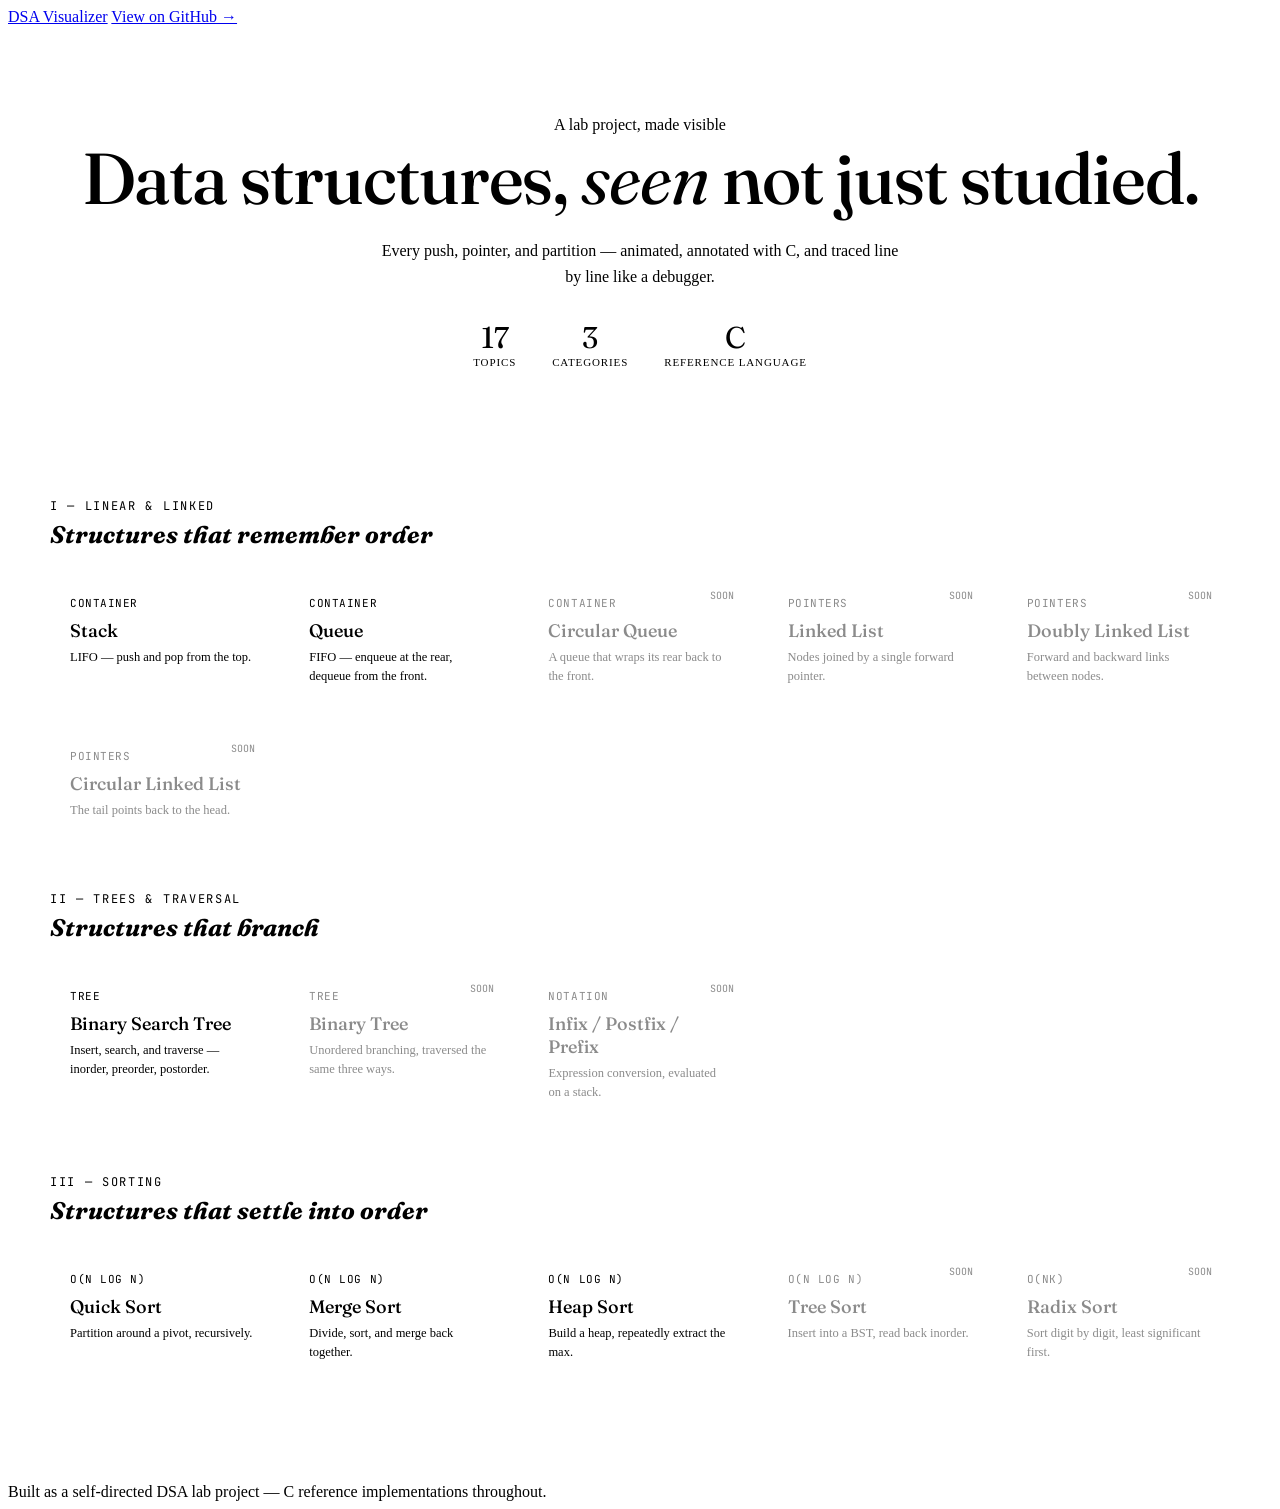
==== index.html @ 40a64a6d "Add files via upload" ====
<!DOCTYPE html>
<html lang="en">
<head>
<meta charset="UTF-8">
<meta name="viewport" content="width=device-width, initial-scale=1.0">
<title>DSA Visualizer</title>
<link rel="preconnect" href="https://fonts.googleapis.com">
<link href="https://fonts.googleapis.com/css2?family=Fraunces:ital,opsz,wght@0,9..144,400..600;1,9..144,400..600&family=Inter:wght@400;500;600&family=JetBrains+Mono:wght@400;500&display=swap" rel="stylesheet">
<link rel="stylesheet" href="assets/style.css">
<style>
  .hero{
    padding:90px 32px 70px;
    text-align:center;
    border-bottom:1px solid var(--line);
    position:relative;
    overflow:hidden;
  }
  .hero::before{
    content:'';
    position:absolute;
    top:-120px;left:50%;
    width:680px;height:680px;
    transform:translateX(-50%);
    background:radial-gradient(circle, var(--sage-pale) 0%, transparent 70%);
    z-index:0;
  }
  .hero-inner{position:relative;z-index:1;}
  .hero .eyebrow{justify-content:center;display:flex;}
  .hero h1{
    font-family:'Fraunces',serif;
    font-weight:500;
    font-size:clamp(40px,7vw,72px);
    margin:0 0 16px;
    letter-spacing:-0.015em;
  }
  .hero h1 em{font-style:italic;color:var(--sage-deep);font-weight:400;}
  .hero p{
    font-size:16px;
    color:var(--ink-soft);
    max-width:520px;
    margin:0 auto 30px;
    line-height:1.6;
  }
  .hero-stats{
    display:flex;
    gap:36px;
    justify-content:center;
    flex-wrap:wrap;
  }
  .hero-stats div{text-align:center;}
  .hero-stats .n{font-family:'Fraunces',serif;font-size:30px;color:var(--sage-deep);}
  .hero-stats .l{font-size:11px;text-transform:uppercase;letter-spacing:0.08em;color:var(--ink-soft);}

  .catalog{max-width:1180px;margin:0 auto;padding:60px 24px 100px;}
  .section-label{
    font-family:'JetBrains Mono',monospace;
    font-size:12px;
    letter-spacing:0.14em;
    text-transform:uppercase;
    color:var(--gold);
    margin:50px 0 6px;
  }
  .section-label:first-child{margin-top:0;}
  .section-title{
    font-family:'Fraunces',serif;
    font-style:italic;
    font-size:24px;
    color:var(--ink);
    margin:0 0 22px;
  }
  .grid{
    display:grid;
    grid-template-columns:repeat(auto-fill,minmax(220px,1fr));
    gap:16px;
  }
  .card{
    background:var(--paper);
    border:1px solid var(--line);
    border-radius:var(--radius);
    padding:22px 20px;
    text-decoration:none;
    color:var(--ink);
    display:block;
    box-shadow:var(--shadow);
    transition:transform 0.2s ease, border-color 0.2s ease;
    position:relative;
  }
  .card:hover{transform:translateY(-3px);border-color:var(--gold);}
  .card .tag{
    font-family:'JetBrains Mono',monospace;
    font-size:11px;
    color:var(--sage-deep);
    text-transform:uppercase;
    letter-spacing:0.05em;
  }
  .card h3{
    font-family:'Fraunces',serif;
    font-weight:500;
    font-size:18px;
    margin:8px 0 6px;
  }
  .card p{font-size:12.5px;color:var(--ink-soft);margin:0;line-height:1.5;}
  .card.disabled{opacity:0.45;pointer-events:none;}
  .card .soon{
    position:absolute;top:18px;right:18px;
    font-family:'JetBrains Mono',monospace;
    font-size:10px;
    color:var(--rose);
    text-transform:uppercase;
  }
</style>
</head>
<body>

<nav class="site-nav">
  <a class="brand" href="index.html">DSA Visualizer</a>
  <a class="back" href="https://github.com/" target="_blank">View on GitHub →</a>
</nav>

<section class="hero">
  <div class="hero-inner">
    <div class="eyebrow">A lab project, made visible</div>
    <h1>Data structures, <em>seen</em> not just studied.</h1>
    <p>Every push, pointer, and partition — animated, annotated with C, and traced line by line like a debugger.</p>
    <div class="hero-stats">
      <div><div class="n">17</div><div class="l">Topics</div></div>
      <div><div class="n">3</div><div class="l">Categories</div></div>
      <div><div class="n">C</div><div class="l">Reference language</div></div>
    </div>
  </div>
</section>

<div class="catalog">

  <div class="section-label">I — Linear &amp; Linked</div>
  <h2 class="section-title">Structures that remember order</h2>
  <div class="grid">
    <a class="card" href="stack.html"><span class="tag">Container</span><h3>Stack</h3><p>LIFO — push and pop from the top.</p></a>
    <a class="card" href="queue.html"><span class="tag">Container</span><h3>Queue</h3><p>FIFO — enqueue at the rear, dequeue from the front.</p></a>
    <a class="card disabled" href="#"><span class="soon">Soon</span><span class="tag">Container</span><h3>Circular Queue</h3><p>A queue that wraps its rear back to the front.</p></a>
    <a class="card disabled" href="#"><span class="soon">Soon</span><span class="tag">Pointers</span><h3>Linked List</h3><p>Nodes joined by a single forward pointer.</p></a>
    <a class="card disabled" href="#"><span class="soon">Soon</span><span class="tag">Pointers</span><h3>Doubly Linked List</h3><p>Forward and backward links between nodes.</p></a>
    <a class="card disabled" href="#"><span class="soon">Soon</span><span class="tag">Pointers</span><h3>Circular Linked List</h3><p>The tail points back to the head.</p></a>
  </div>

  <div class="section-label">II — Trees &amp; Traversal</div>
  <h2 class="section-title">Structures that branch</h2>
  <div class="grid">
    <a class="card" href="bst.html"><span class="tag">Tree</span><h3>Binary Search Tree</h3><p>Insert, search, and traverse — inorder, preorder, postorder.</p></a>
    <a class="card disabled" href="#"><span class="soon">Soon</span><span class="tag">Tree</span><h3>Binary Tree</h3><p>Unordered branching, traversed the same three ways.</p></a>
    <a class="card disabled" href="#"><span class="soon">Soon</span><span class="tag">Notation</span><h3>Infix / Postfix / Prefix</h3><p>Expression conversion, evaluated on a stack.</p></a>
  </div>

  <div class="section-label">III — Sorting</div>
  <h2 class="section-title">Structures that settle into order</h2>
  <div class="grid">
    <a class="card" href="sorting.html?algo=quick"><span class="tag">O(n log n)</span><h3>Quick Sort</h3><p>Partition around a pivot, recursively.</p></a>
    <a class="card" href="sorting.html?algo=merge"><span class="tag">O(n log n)</span><h3>Merge Sort</h3><p>Divide, sort, and merge back together.</p></a>
    <a class="card" href="sorting.html?algo=heap"><span class="tag">O(n log n)</span><h3>Heap Sort</h3><p>Build a heap, repeatedly extract the max.</p></a>
    <a class="card disabled" href="#"><span class="soon">Soon</span><span class="tag">O(n log n)</span><h3>Tree Sort</h3><p>Insert into a BST, read back inorder.</p></a>
    <a class="card disabled" href="#"><span class="soon">Soon</span><span class="tag">O(nk)</span><h3>Radix Sort</h3><p>Sort digit by digit, least significant first.</p></a>
  </div>

</div>

<footer>Built as a self-directed DSA lab project — C reference implementations throughout.</footer>

</body>
</html>
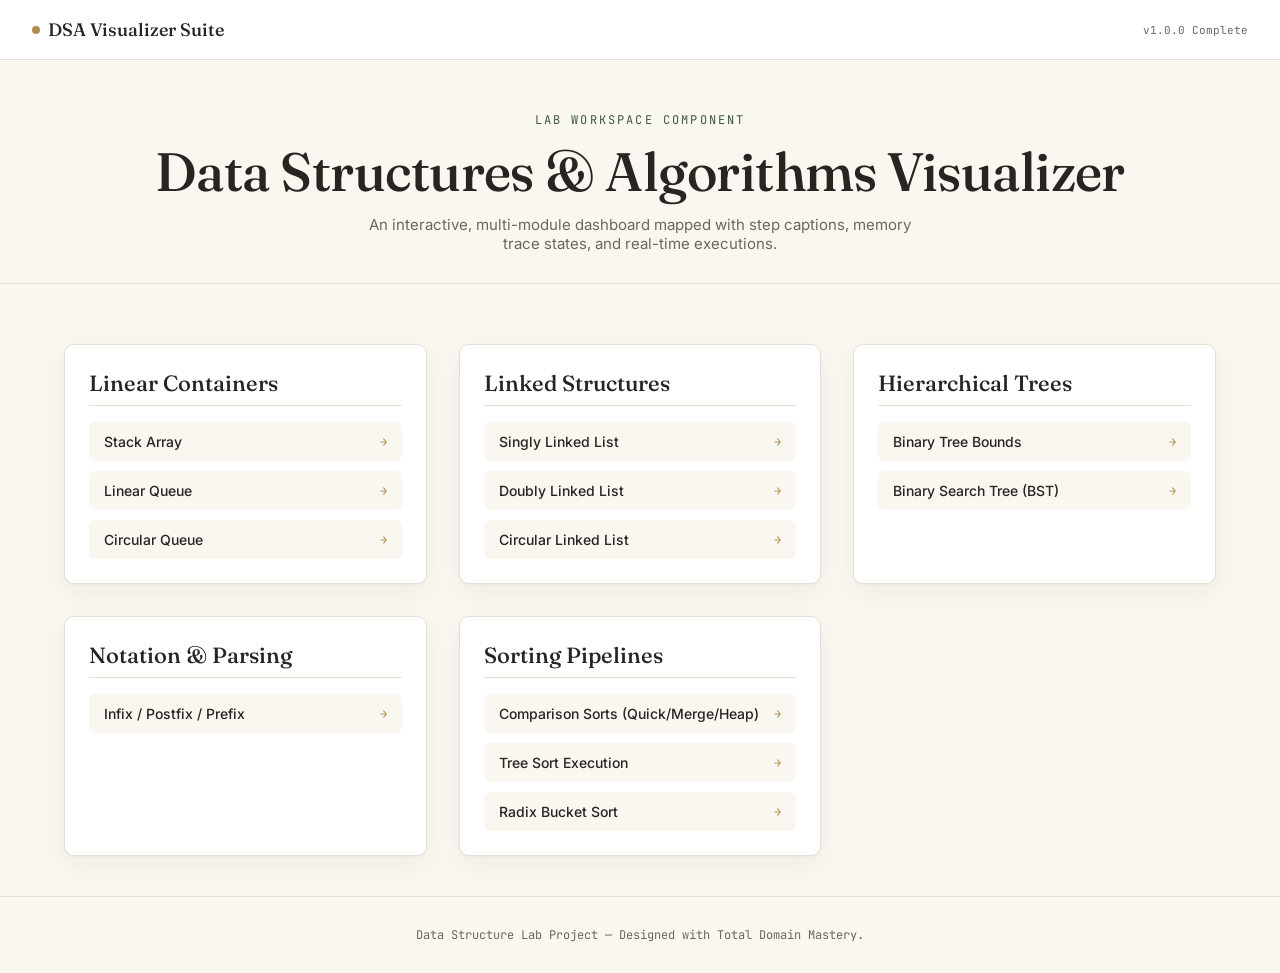
==== commit 0ffe0673: "Revise title and structure for DSA Visualizer" ====
--- a/index.html
+++ b/index.html
@@ -3,167 +3,168 @@
 <head>
 <meta charset="UTF-8">
 <meta name="viewport" content="width=device-width, initial-scale=1.0">
-<title>DSA Visualizer</title>
+<title>Dashboard — Comprehensive DSA Visualizer</title>
 <link rel="preconnect" href="https://fonts.googleapis.com">
-<link href="https://fonts.googleapis.com/css2?family=Fraunces:ital,opsz,wght@0,9..144,400..600;1,9..144,400..600&family=Inter:wght@400;500;600&family=JetBrains+Mono:wght@400;500&display=swap" rel="stylesheet">
+<link href="https://fonts.googleapis.com/css2?family=Fraunces:wght@400;500&family=Inter:wght@400;500;600&family=JetBrains+Mono:wght@400;500&display=swap" rel="stylesheet">
 <link rel="stylesheet" href="assets/style.css">
 <style>
-  .hero{
-    padding:90px 32px 70px;
-    text-align:center;
-    border-bottom:1px solid var(--line);
-    position:relative;
-    overflow:hidden;
+  .dashboard-grid {
+    display: grid;
+    grid-template-columns: 1fr;
+    gap: 32px;
+    margin-top: 20px;
   }
-  .hero::before{
-    content:'';
-    position:absolute;
-    top:-120px;left:50%;
-    width:680px;height:680px;
-    transform:translateX(-50%);
-    background:radial-gradient(circle, var(--sage-pale) 0%, transparent 70%);
-    z-index:0;
+  @media(min-width: 768px) {
+    .dashboard-grid { grid-template-columns: repeat(2, 1fr); }
   }
-  .hero-inner{position:relative;z-index:1;}
-  .hero .eyebrow{justify-content:center;display:flex;}
-  .hero h1{
-    font-family:'Fraunces',serif;
-    font-weight:500;
-    font-size:clamp(40px,7vw,72px);
-    margin:0 0 16px;
-    letter-spacing:-0.015em;
+  @media(min-width: 1024px) {
+    .dashboard-grid { grid-template-columns: repeat(3, 1fr); }
   }
-  .hero h1 em{font-style:italic;color:var(--sage-deep);font-weight:400;}
-  .hero p{
-    font-size:16px;
-    color:var(--ink-soft);
-    max-width:520px;
-    margin:0 auto 30px;
-    line-height:1.6;
+  .category-card {
+    background: var(--paper);
+    border: 1px solid var(--line);
+    border-radius: var(--radius);
+    padding: 24px;
+    box-shadow: var(--shadow);
   }
-  .hero-stats{
-    display:flex;
-    gap:36px;
-    justify-content:center;
-    flex-wrap:wrap;
+  .category-card h2 {
+    font-family: 'Fraunces', serif;
+    font-weight: 500;
+    font-size: 22px;
+    margin: 0 0 16px;
+    color: var(--ink);
+    border-bottom: 1px solid var(--line);
+    padding-bottom: 8px;
   }
-  .hero-stats div{text-align:center;}
-  .hero-stats .n{font-family:'Fraunces',serif;font-size:30px;color:var(--sage-deep);}
-  .hero-stats .l{font-size:11px;text-transform:uppercase;letter-spacing:0.08em;color:var(--ink-soft);}
-
-  .catalog{max-width:1180px;margin:0 auto;padding:60px 24px 100px;}
-  .section-label{
-    font-family:'JetBrains Mono',monospace;
-    font-size:12px;
-    letter-spacing:0.14em;
-    text-transform:uppercase;
-    color:var(--gold);
-    margin:50px 0 6px;
+  .topic-list {
+    display: flex;
+    flex-direction: column;
+    gap: 10px;
   }
-  .section-label:first-child{margin-top:0;}
-  .section-title{
-    font-family:'Fraunces',serif;
-    font-style:italic;
-    font-size:24px;
-    color:var(--ink);
-    margin:0 0 22px;
+  .topic-item {
+    display: flex;
+    align-items: center;
+    justify-content: space-between;
+    text-decoration: none;
+    padding: 10px 14px;
+    border-radius: 6px;
+    background: var(--porcelain);
+    border: 1px solid transparent;
+    transition: all 0.2s ease;
   }
-  .grid{
-    display:grid;
-    grid-template-columns:repeat(auto-fill,minmax(220px,1fr));
-    gap:16px;
+  .topic-item:hover {
+    border-color: var(--gold);
+    background: var(--paper);
+    transform: translateX(3px);
   }
-  .card{
-    background:var(--paper);
-    border:1px solid var(--line);
-    border-radius:var(--radius);
-    padding:22px 20px;
-    text-decoration:none;
-    color:var(--ink);
-    display:block;
-    box-shadow:var(--shadow);
-    transition:transform 0.2s ease, border-color 0.2s ease;
-    position:relative;
+  .topic-title {
+    font-size: 14px;
+    font-weight: 500;
+    color: var(--ink);
   }
-  .card:hover{transform:translateY(-3px);border-color:var(--gold);}
-  .card .tag{
-    font-family:'JetBrains Mono',monospace;
-    font-size:11px;
-    color:var(--sage-deep);
-    text-transform:uppercase;
-    letter-spacing:0.05em;
-  }
-  .card h3{
-    font-family:'Fraunces',serif;
-    font-weight:500;
-    font-size:18px;
-    margin:8px 0 6px;
-  }
-  .card p{font-size:12.5px;color:var(--ink-soft);margin:0;line-height:1.5;}
-  .card.disabled{opacity:0.45;pointer-events:none;}
-  .card .soon{
-    position:absolute;top:18px;right:18px;
-    font-family:'JetBrains Mono',monospace;
-    font-size:10px;
-    color:var(--rose);
-    text-transform:uppercase;
+  .topic-arrow {
+    font-family: 'JetBrains Mono', monospace;
+    font-size: 12px;
+    color: var(--gold);
   }
 </style>
 </head>
 <body>
-
 <nav class="site-nav">
-  <a class="brand" href="index.html">DSA Visualizer</a>
-  <a class="back" href="https://github.com/" target="_blank">View on GitHub →</a>
+  <a class="brand" href="index.html">DSA Visualizer Suite</a>
+  <span style="font-family: 'JetBrains Mono', monospace; font-size: 11px; color: var(--ink-soft);">v1.0.0 Complete</span>
 </nav>
 
-<section class="hero">
-  <div class="hero-inner">
-    <div class="eyebrow">A lab project, made visible</div>
-    <h1>Data structures, <em>seen</em> not just studied.</h1>
-    <p>Every push, pointer, and partition — animated, annotated with C, and traced line by line like a debugger.</p>
-    <div class="hero-stats">
-      <div><div class="n">17</div><div class="l">Topics</div></div>
-      <div><div class="n">3</div><div class="l">Categories</div></div>
-      <div><div class="n">C</div><div class="l">Reference language</div></div>
+<header class="page-head">
+  <div class="eyebrow">Lab Workspace Component</div>
+  <h1>Data Structures & Algorithms Visualizer</h1>
+  <p>An interactive, multi-module dashboard mapped with step captions, memory trace states, and real-time executions.</p>
+</header>
+
+<main style="max-width: 1200px; margin: 0 auto; padding: 40px 24px;">
+  <div class="dashboard-grid">
+    
+    <div class="category-card">
+      <h2>Linear Containers</h2>
+      <div class="topic-list">
+        <a href="stack.html" class="topic-item">
+          <span class="topic-title">Stack Array</span>
+          <span class="topic-arrow">→</span>
+        </a>
+        <a href="queue.html" class="topic-item">
+          <span class="topic-title">Linear Queue</span>
+          <span class="topic-arrow">→</span>
+        </a>
+        <a href="circular-queue.html" class="topic-item">
+          <span class="topic-title">Circular Queue</span>
+          <span class="topic-arrow">→</span>
+        </a>
+      </div>
     </div>
+
+    <div class="category-card">
+      <h2>Linked Structures</h2>
+      <div class="topic-list">
+        <a href="linked-list.html" class="topic-item">
+          <span class="topic-title">Singly Linked List</span>
+          <span class="topic-arrow">→</span>
+        </a>
+        <a href="doubly-linked-list.html" class="topic-item">
+          <span class="topic-title">Doubly Linked List</span>
+          <span class="topic-arrow">→</span>
+        </a>
+        <a href="circular-linked-list.html" class="topic-item">
+          <span class="topic-title">Circular Linked List</span>
+          <span class="topic-arrow">→</span>
+        </a>
+      </div>
+    </div>
+
+    <div class="category-card">
+      <h2>Hierarchical Trees</h2>
+      <div class="topic-list">
+        <a href="binary-tree.html" class="topic-item">
+          <span class="topic-title">Binary Tree Bounds</span>
+          <span class="topic-arrow">→</span>
+        </a>
+        <a href="bst.html" class="topic-item">
+          <span class="topic-title">Binary Search Tree (BST)</span>
+          <span class="topic-arrow">→</span>
+        </a>
+      </div>
+    </div>
+
+    <div class="category-card">
+      <h2>Notation & Parsing</h2>
+      <div class="topic-list">
+        <a href="expression-converter.html" class="topic-item">
+          <span class="topic-title">Infix / Postfix / Prefix</span>
+          <span class="topic-arrow">→</span>
+        </a>
+      </div>
+    </div>
+
+    <div class="category-card">
+      <h2>Sorting Pipelines</h2>
+      <div class="topic-list">
+        <a href="sorting.html" class="topic-item">
+          <span class="topic-title">Comparison Sorts (Quick/Merge/Heap)</span>
+          <span class="topic-arrow">→</span>
+        </a>
+        <a href="tree-sort.html" class="topic-item">
+          <span class="topic-title">Tree Sort Execution</span>
+          <span class="topic-arrow">→</span>
+        </a>
+        <a href="radix-sort.html" class="topic-item">
+          <span class="topic-title">Radix Bucket Sort</span>
+          <span class="topic-arrow">→</span>
+        </a>
+      </div>
+    </div>
+
   </div>
-</section>
+</main>
 
-<div class="catalog">
-
-  <div class="section-label">I — Linear &amp; Linked</div>
-  <h2 class="section-title">Structures that remember order</h2>
-  <div class="grid">
-    <a class="card" href="stack.html"><span class="tag">Container</span><h3>Stack</h3><p>LIFO — push and pop from the top.</p></a>
-    <a class="card" href="queue.html"><span class="tag">Container</span><h3>Queue</h3><p>FIFO — enqueue at the rear, dequeue from the front.</p></a>
-    <a class="card disabled" href="#"><span class="soon">Soon</span><span class="tag">Container</span><h3>Circular Queue</h3><p>A queue that wraps its rear back to the front.</p></a>
-    <a class="card disabled" href="#"><span class="soon">Soon</span><span class="tag">Pointers</span><h3>Linked List</h3><p>Nodes joined by a single forward pointer.</p></a>
-    <a class="card disabled" href="#"><span class="soon">Soon</span><span class="tag">Pointers</span><h3>Doubly Linked List</h3><p>Forward and backward links between nodes.</p></a>
-    <a class="card disabled" href="#"><span class="soon">Soon</span><span class="tag">Pointers</span><h3>Circular Linked List</h3><p>The tail points back to the head.</p></a>
-  </div>
-
-  <div class="section-label">II — Trees &amp; Traversal</div>
-  <h2 class="section-title">Structures that branch</h2>
-  <div class="grid">
-    <a class="card" href="bst.html"><span class="tag">Tree</span><h3>Binary Search Tree</h3><p>Insert, search, and traverse — inorder, preorder, postorder.</p></a>
-    <a class="card disabled" href="#"><span class="soon">Soon</span><span class="tag">Tree</span><h3>Binary Tree</h3><p>Unordered branching, traversed the same three ways.</p></a>
-    <a class="card disabled" href="#"><span class="soon">Soon</span><span class="tag">Notation</span><h3>Infix / Postfix / Prefix</h3><p>Expression conversion, evaluated on a stack.</p></a>
-  </div>
-
-  <div class="section-label">III — Sorting</div>
-  <h2 class="section-title">Structures that settle into order</h2>
-  <div class="grid">
-    <a class="card" href="sorting.html?algo=quick"><span class="tag">O(n log n)</span><h3>Quick Sort</h3><p>Partition around a pivot, recursively.</p></a>
-    <a class="card" href="sorting.html?algo=merge"><span class="tag">O(n log n)</span><h3>Merge Sort</h3><p>Divide, sort, and merge back together.</p></a>
-    <a class="card" href="sorting.html?algo=heap"><span class="tag">O(n log n)</span><h3>Heap Sort</h3><p>Build a heap, repeatedly extract the max.</p></a>
-    <a class="card disabled" href="#"><span class="soon">Soon</span><span class="tag">O(n log n)</span><h3>Tree Sort</h3><p>Insert into a BST, read back inorder.</p></a>
-    <a class="card disabled" href="#"><span class="soon">Soon</span><span class="tag">O(nk)</span><h3>Radix Sort</h3><p>Sort digit by digit, least significant first.</p></a>
-  </div>
-
-</div>
-
-<footer>Built as a self-directed DSA lab project — C reference implementations throughout.</footer>
-
+<footer>Data Structure Lab Project — Designed with Total Domain Mastery.</footer>
 </body>
 </html>
--- a/assets/style.css
+++ b/assets/style.css
@@ -0,0 +1,251 @@
+
+/* ============================================================
+   DSA Visualizer — shared design system
+      Porcelain & ink, sage and antique gold accents.
+         ============================================================ */
+
+         :root{
+           --porcelain:#FAF7F1;
+             --paper:#FFFFFF;
+               --ink:#272522;
+                 --ink-soft:#6B6760;
+                   --line:#E6E0D3;
+                     --sage:#52735F;
+                       --sage-deep:#3D5848;
+                         --sage-pale:#E7EFE9;
+                           --gold:#B08D4F;
+                             --gold-soft:#E8D9B8;
+                               --rose:#A85C4D;
+                                 --ledger:#1E1C18;
+                                   --ledger-text:#E9E2D2;
+                                     --ledger-accent:#D4B26A;
+                                       --radius:10px;
+                                         --shadow:0 1px 2px rgba(39,37,34,0.04), 0 8px 24px rgba(39,37,34,0.05);
+                                         }
+
+                                         *{box-sizing:border-box;}
+                                         html{scroll-behavior:smooth;}
+                                         body{
+                                           margin:0;
+                                             background:var(--porcelain);
+                                               color:var(--ink);
+                                                 font-family:'Inter',sans-serif;
+                                                   -webkit-font-smoothing:antialiased;
+                                                   }
+                                                   a{color:var(--sage-deep);}
+
+                                                   /* ---------- Nav ---------- */
+                                                   .site-nav{
+                                                     display:flex;
+                                                       align-items:center;
+                                                         justify-content:space-between;
+                                                           padding:18px 32px;
+                                                             border-bottom:1px solid var(--line);
+                                                               background:var(--paper);
+                                                                 position:sticky;
+                                                                   top:0;
+                                                                     z-index:50;
+                                                                     }
+                                                                     .site-nav .brand{
+                                                                       font-family:'Fraunces',serif;
+                                                                         font-weight:500;
+                                                                           font-size:18px;
+                                                                             text-decoration:none;
+                                                                               color:var(--ink);
+                                                                                 display:flex;
+                                                                                   align-items:center;
+                                                                                     gap:8px;
+                                                                                     }
+                                                                                     .site-nav .brand::before{
+                                                                                       content:'';
+                                                                                         width:8px;height:8px;
+                                                                                           border-radius:50%;
+                                                                                             background:var(--gold);
+                                                                                               display:inline-block;
+                                                                                               }
+                                                                                               .site-nav .back{
+                                                                                                 font-family:'JetBrains Mono',monospace;
+                                                                                                   font-size:12px;
+                                                                                                     letter-spacing:0.04em;
+                                                                                                       text-decoration:none;
+                                                                                                         color:var(--ink-soft);
+                                                                                                           border:1px solid var(--line);
+                                                                                                             padding:7px 14px;
+                                                                                                               border-radius:20px;
+                                                                                                                 transition:border-color 0.2s ease, color 0.2s ease;
+                                                                                                                 }
+                                                                                                                 .site-nav .back:hover{border-color:var(--gold);color:var(--sage-deep);}
+
+                                                                                                                 /* ---------- Page header ---------- */
+                                                                                                                 .page-head{
+                                                                                                                   padding:52px 32px 30px;
+                                                                                                                     text-align:center;
+                                                                                                                       border-bottom:1px solid var(--line);
+                                                                                                                       }
+                                                                                                                       .eyebrow{
+                                                                                                                         font-family:'JetBrains Mono',monospace;
+                                                                                                                           font-size:12px;
+                                                                                                                             letter-spacing:0.18em;
+                                                                                                                               text-transform:uppercase;
+                                                                                                                                 color:var(--sage-deep);
+                                                                                                                                   margin-bottom:10px;
+                                                                                                                                   }
+                                                                                                                                   .page-head h1{
+                                                                                                                                     font-family:'Fraunces',serif;
+                                                                                                                                       font-weight:500;
+                                                                                                                                         font-size:clamp(32px,5vw,54px);
+                                                                                                                                           margin:0 0 10px;
+                                                                                                                                             letter-spacing:-0.01em;
+                                                                                                                                             }
+                                                                                                                                             .page-head p{
+                                                                                                                                               color:var(--ink-soft);
+                                                                                                                                                 font-size:15px;
+                                                                                                                                                   margin:0;
+                                                                                                                                                     max-width:560px;
+                                                                                                                                                       margin-inline:auto;
+                                                                                                                                                       }
+
+                                                                                                                                                       main.layout{
+                                                                                                                                                         max-width:1180px;
+                                                                                                                                                           margin:0 auto;
+                                                                                                                                                             padding:40px 24px 90px;
+                                                                                                                                                               display:grid;
+                                                                                                                                                                 grid-template-columns:1fr;
+                                                                                                                                                                   gap:28px;
+                                                                                                                                                                   }
+                                                                                                                                                                   @media(min-width:980px){
+                                                                                                                                                                     main.layout{grid-template-columns:1.1fr 1fr;}
+                                                                                                                                                                     }
+
+                                                                                                                                                                     .panel{
+                                                                                                                                                                       background:var(--paper);
+                                                                                                                                                                         border:1px solid var(--line);
+                                                                                                                                                                           border-radius:var(--radius);
+                                                                                                                                                                             padding:26px;
+                                                                                                                                                                               box-shadow:var(--shadow);
+                                                                                                                                                                               }
+                                                                                                                                                                               .panel h2{
+                                                                                                                                                                                 font-family:'Fraunces',serif;
+                                                                                                                                                                                   font-weight:500;
+                                                                                                                                                                                     font-size:20px;
+                                                                                                                                                                                       margin:0 0 18px;
+                                                                                                                                                                                         display:flex;
+                                                                                                                                                                                           align-items:center;
+                                                                                                                                                                                             gap:10px;
+                                                                                                                                                                                             }
+                                                                                                                                                                                             .panel h2::before{
+                                                                                                                                                                                               content:'';
+                                                                                                                                                                                                 width:6px;height:6px;
+                                                                                                                                                                                                   border-radius:50%;
+                                                                                                                                                                                                     background:var(--gold);
+                                                                                                                                                                                                       display:inline-block;
+                                                                                                                                                                                                       }
+
+                                                                                                                                                                                                       /* ---------- Buttons / inputs ---------- */
+                                                                                                                                                                                                       input[type=number], input[type=text]{
+                                                                                                                                                                                                         width:90px;
+                                                                                                                                                                                                           padding:9px 12px;
+                                                                                                                                                                                                             border:1px solid var(--line);
+                                                                                                                                                                                                               border-radius:7px;
+                                                                                                                                                                                                                 font-family:'JetBrains Mono',monospace;
+                                                                                                                                                                                                                   font-size:14px;
+                                                                                                                                                                                                                     background:var(--porcelain);
+                                                                                                                                                                                                                     }
+                                                                                                                                                                                                                     button{
+                                                                                                                                                                                                                       border:none;
+                                                                                                                                                                                                                         padding:9px 18px;
+                                                                                                                                                                                                                           border-radius:7px;
+                                                                                                                                                                                                                             font-family:'Inter',sans-serif;
+                                                                                                                                                                                                                               font-weight:500;
+                                                                                                                                                                                                                                 font-size:14px;
+                                                                                                                                                                                                                                   cursor:pointer;
+                                                                                                                                                                                                                                     transition:transform 0.15s ease, opacity 0.15s ease;
+                                                                                                                                                                                                                                     }
+                                                                                                                                                                                                                                     button:active{transform:scale(0.96);}
+                                                                                                                                                                                                                                     button:disabled{opacity:0.4;cursor:not-allowed;}
+                                                                                                                                                                                                                                     .btn-primary{background:var(--sage);color:#fff;}
+                                                                                                                                                                                                                                     .btn-dark{background:var(--ink);color:#fff;}
+                                                                                                                                                                                                                                     .btn-ghost{background:transparent;color:var(--ink-soft);border:1px solid var(--line);}
+                                                                                                                                                                                                                                     .controls{display:flex;gap:10px;justify-content:center;margin-top:24px;flex-wrap:wrap;}
+
+                                                                                                                                                                                                                                     /* ---------- Tabs ---------- */
+                                                                                                                                                                                                                                     .tabs{display:flex;gap:4px;margin-bottom:16px;border-bottom:1px solid var(--line);flex-wrap:wrap;}
+                                                                                                                                                                                                                                     .tab{
+                                                                                                                                                                                                                                       padding:9px 14px;
+                                                                                                                                                                                                                                         font-size:13px;
+                                                                                                                                                                                                                                           font-weight:500;
+                                                                                                                                                                                                                                             color:var(--ink-soft);
+                                                                                                                                                                                                                                               cursor:pointer;
+                                                                                                                                                                                                                                                 border-bottom:2px solid transparent;
+                                                                                                                                                                                                                                                   font-family:'JetBrains Mono',monospace;
+                                                                                                                                                                                                                                                   }
+                                                                                                                                                                                                                                                   .tab.active{color:var(--sage-deep);border-bottom-color:var(--gold);}
+                                                                                                                                                                                                                                                   .tab-content{display:none;}
+                                                                                                                                                                                                                                                   .tab-content.active{display:block;}
+
+                                                                                                                                                                                                                                                   /* ---------- Code panel ---------- */
+                                                                                                                                                                                                                                                   pre.code{
+                                                                                                                                                                                                                                                     background:var(--ledger);
+                                                                                                                                                                                                                                                       color:var(--ledger-text);
+                                                                                                                                                                                                                                                         font-family:'JetBrains Mono',monospace;
+                                                                                                                                                                                                                                                           font-size:13px;
+                                                                                                                                                                                                                                                             line-height:1.65;
+                                                                                                                                                                                                                                                               padding:18px;
+                                                                                                                                                                                                                                                                 border-radius:8px;
+                                                                                                                                                                                                                                                                   overflow-x:auto;
+                                                                                                                                                                                                                                                                     margin:0;
+                                                                                                                                                                                                                                                                     }
+                                                                                                                                                                                                                                                                     .code-line{display:block;padding:1px 6px;border-radius:3px;}
+                                                                                                                                                                                                                                                                     .code-line.active{background:rgba(212,178,106,0.22);box-shadow:inset 2px 0 0 var(--ledger-accent);}
+
+                                                                                                                                                                                                                                                                     /* ---------- Variables ledger ---------- */
+                                                                                                                                                                                                                                                                     .ledger{
+                                                                                                                                                                                                                                                                       background:var(--ledger);
+                                                                                                                                                                                                                                                                         border-radius:8px;
+                                                                                                                                                                                                                                                                           padding:18px 20px;
+                                                                                                                                                                                                                                                                             font-family:'JetBrains Mono',monospace;
+                                                                                                                                                                                                                                                                               font-size:13px;
+                                                                                                                                                                                                                                                                                 color:var(--ledger-text);
+                                                                                                                                                                                                                                                                                 }
+                                                                                                                                                                                                                                                                                 .ledger-row{
+                                                                                                                                                                                                                                                                                   display:flex;
+                                                                                                                                                                                                                                                                                     justify-content:space-between;
+                                                                                                                                                                                                                                                                                       gap:12px;
+                                                                                                                                                                                                                                                                                         padding:8px 0;
+                                                                                                                                                                                                                                                                                           border-bottom:1px dashed rgba(232,226,210,0.18);
+                                                                                                                                                                                                                                                                                             transition:background 0.3s ease;
+                                                                                                                                                                                                                                                                                             }
+                                                                                                                                                                                                                                                                                             .ledger-row:last-child{border-bottom:none;}
+                                                                                                                                                                                                                                                                                             .ledger-row.flash{background:rgba(212,178,106,0.16);}
+                                                                                                                                                                                                                                                                                             .ledger-key{color:var(--ledger-accent);flex-shrink:0;}
+                                                                                                                                                                                                                                                                                             .ledger-val{color:var(--ledger-text);text-align:right;word-break:break-word;}
+                                                                                                                                                                                                                                                                                             .garbage{color:#8a8474;font-style:italic;}
+
+                                                                                                                                                                                                                                                                                             /* ---------- Complexity table ---------- */
+                                                                                                                                                                                                                                                                                             table{width:100%;border-collapse:collapse;font-size:13px;}
+                                                                                                                                                                                                                                                                                             td,th{padding:8px 10px;text-align:left;border-bottom:1px solid var(--line);}
+                                                                                                                                                                                                                                                                                             th{font-family:'JetBrains Mono',monospace;font-size:11px;text-transform:uppercase;letter-spacing:0.05em;color:var(--ink-soft);}
+
+                                                                                                                                                                                                                                                                                             .counters{display:flex;gap:18px;margin-top:14px;}
+                                                                                                                                                                                                                                                                                             .counter{flex:1;background:var(--porcelain);border:1px solid var(--line);border-radius:8px;padding:12px;text-align:center;}
+                                                                                                                                                                                                                                                                                             .counter .n{font-family:'Fraunces',serif;font-size:26px;color:var(--sage-deep);}
+                                                                                                                                                                                                                                                                                             .counter .l{font-size:11px;color:var(--ink-soft);text-transform:uppercase;letter-spacing:0.06em;}
+
+                                                                                                                                                                                                                                                                                             .links a{
+                                                                                                                                                                                                                                                                                               display:block;
+                                                                                                                                                                                                                                                                                                 text-decoration:none;
+                                                                                                                                                                                                                                                                                                   font-size:13px;
+                                                                                                                                                                                                                                                                                                     padding:6px 0;
+                                                                                                                                                                                                                                                                                                       border-bottom:1px solid var(--line);
+                                                                                                                                                                                                                                                                                                       }
+                                                                                                                                                                                                                                                                                                       .links a:last-child{border-bottom:none;}
+                                                                                                                                                                                                                                                                                                       .links a:hover{color:var(--gold);}
+
+                                                                                                                                                                                                                                                                                                       footer{
+                                                                                                                                                                                                                                                                                                         text-align:center;
+                                                                                                                                                                                                                                                                                                           padding:30px;
+                                                                                                                                                                                                                                                                                                             color:var(--ink-soft);
+                                                                                                                                                                                                                                                                                                               font-size:12px;
+                                                                                                                                                                                                                                                                                                                 font-family:'JetBrains Mono',monospace;
+                                                                                                                                                                                                                                                                                                                   border-top:1px solid var(--line);
+                                                                                                                                                                                                                                                                                                                   }
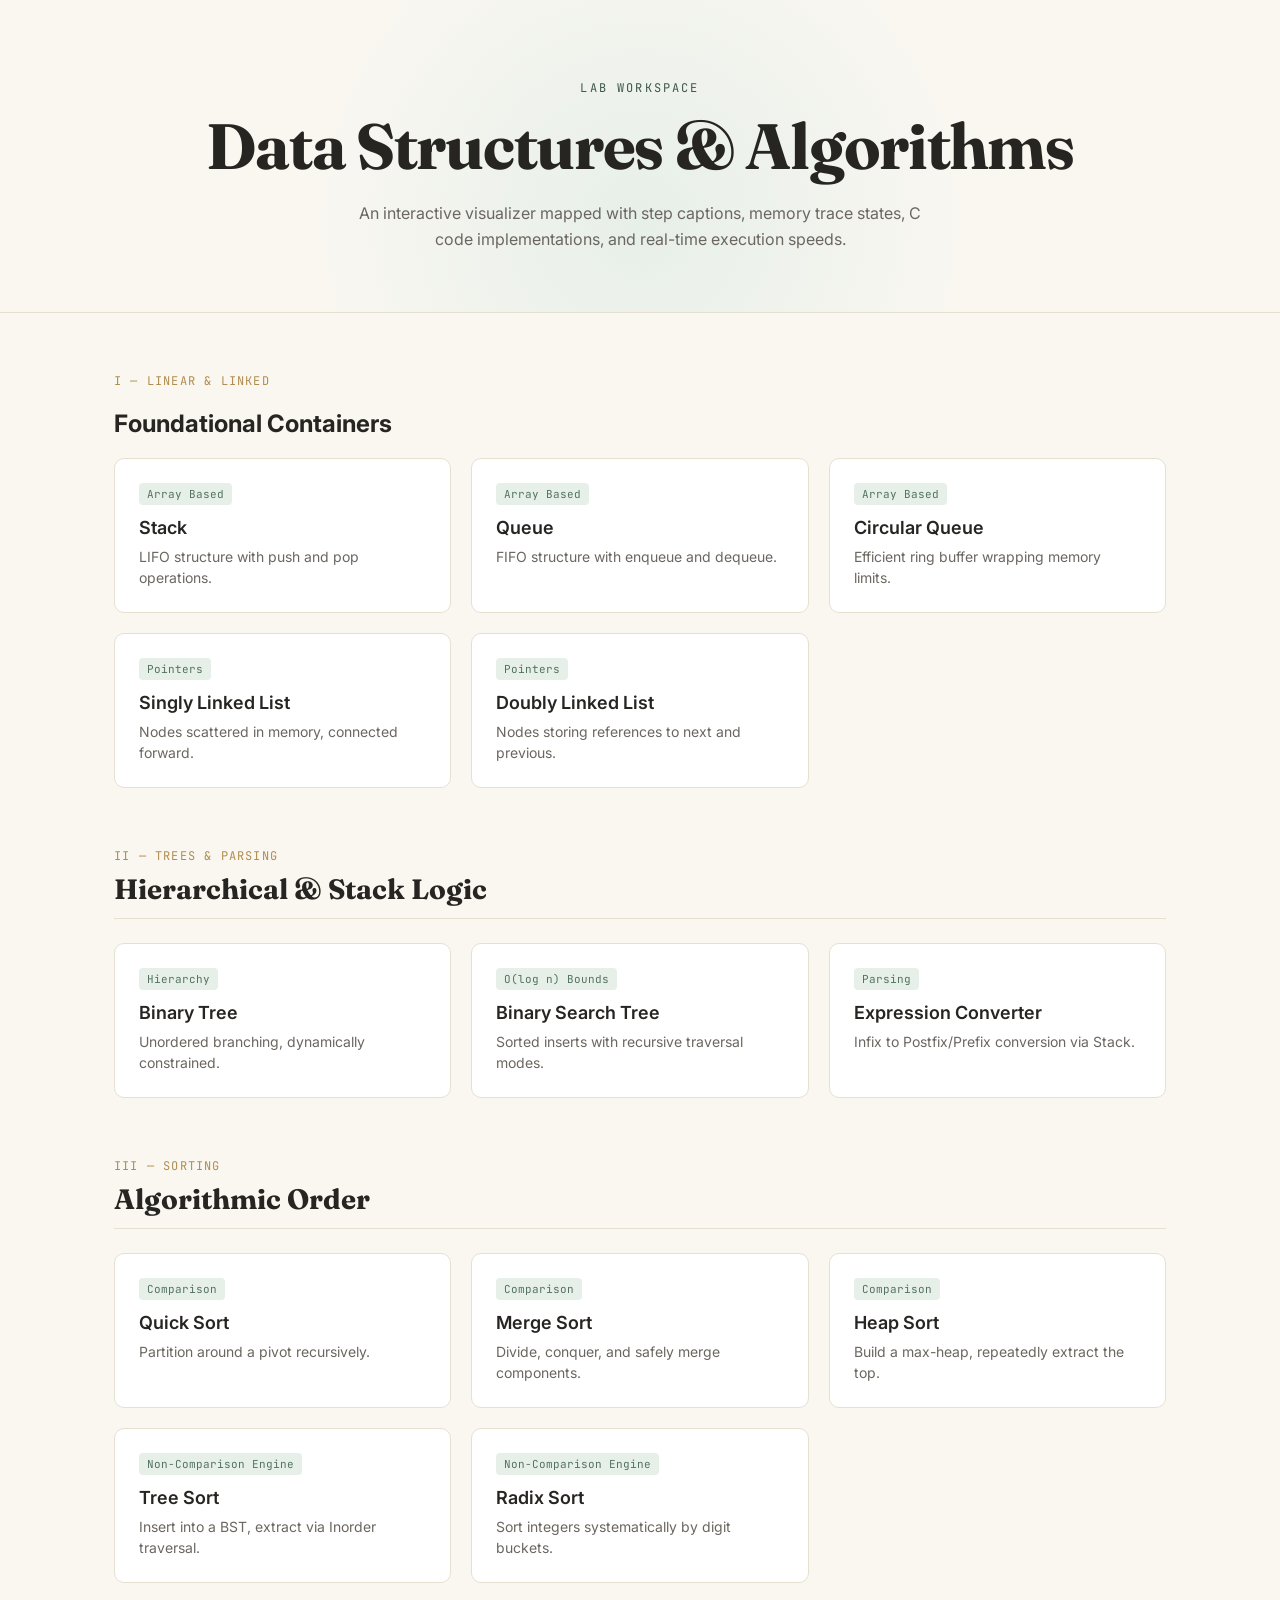
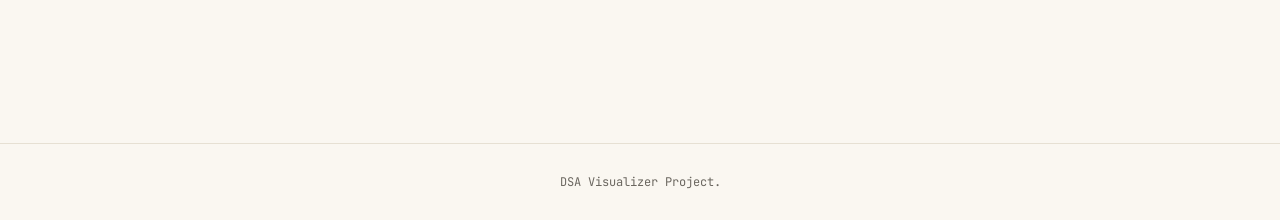
==== commit ec4ed43e: "Update title and restructure hero section" ====
--- a/index.html
+++ b/index.html
@@ -3,168 +3,152 @@
 <head>
 <meta charset="UTF-8">
 <meta name="viewport" content="width=device-width, initial-scale=1.0">
-<title>Dashboard — Comprehensive DSA Visualizer</title>
+<title>DSA Visualizer — Complete Suite</title>
 <link rel="preconnect" href="https://fonts.googleapis.com">
 <link href="https://fonts.googleapis.com/css2?family=Fraunces:wght@400;500&family=Inter:wght@400;500;600&family=JetBrains+Mono:wght@400;500&display=swap" rel="stylesheet">
 <link rel="stylesheet" href="assets/style.css">
 <style>
-  .dashboard-grid {
-    display: grid;
-    grid-template-columns: 1fr;
-    gap: 32px;
-    margin-top: 20px;
+  .hero {
+    padding: 80px 32px 60px;
+    text-align: center;
+    border-bottom: 1px solid var(--line);
+    position: relative;
+    overflow: hidden;
   }
-  @media(min-width: 768px) {
-    .dashboard-grid { grid-template-columns: repeat(2, 1fr); }
+  .hero::before {
+    content: '';
+    position: absolute;
+    top: -120px; left: 50%;
+    width: 680px; height: 680px;
+    transform: translateX(-50%);
+    background: radial-gradient(circle, var(--sage-pale) 0%, transparent 70%);
+    z-index: 0;
   }
-  @media(min-width: 1024px) {
-    .dashboard-grid { grid-template-columns: repeat(3, 1fr); }
-  }
-  .category-card {
+  .hero-inner { position: relative; z-index: 1; }
+  .hero h1 { font-family: 'Fraunces', serif; font-size: clamp(36px, 6vw, 64px); margin: 10px 0 16px; letter-spacing: -0.02em; }
+  .hero p { color: var(--ink-soft); font-size: 16px; max-width: 600px; margin: 0 auto; line-height: 1.6; }
+
+  .dashboard-main { max-width: 1100px; margin: 0 auto; padding: 60px 24px 100px; }
+  
+  .section-label { font-family: 'JetBrains Mono', monospace; font-size: 12px; letter-spacing: 0.1em; color: var(--gold); text-transform: uppercase; margin-bottom: 8px; }
+  .section-title { font-family: 'Fraunces', serif; font-size: 28px; margin: 0 0 24px; border-bottom: 1px solid var(--line); padding-bottom: 12px; }
+  
+  .grid { display: grid; grid-template-columns: repeat(auto-fill, minmax(300px, 1fr)); gap: 20px; margin-bottom: 60px; }
+  
+  .card {
     background: var(--paper);
     border: 1px solid var(--line);
     border-radius: var(--radius);
     padding: 24px;
-    box-shadow: var(--shadow);
-  }
-  .category-card h2 {
-    font-family: 'Fraunces', serif;
-    font-weight: 500;
-    font-size: 22px;
-    margin: 0 0 16px;
+    text-decoration: none;
     color: var(--ink);
-    border-bottom: 1px solid var(--line);
-    padding-bottom: 8px;
-  }
-  .topic-list {
+    transition: transform 0.2s ease, box-shadow 0.2s ease, border-color 0.2s ease;
     display: flex;
     flex-direction: column;
-    gap: 10px;
+    position: relative;
   }
-  .topic-item {
-    display: flex;
-    align-items: center;
-    justify-content: space-between;
-    text-decoration: none;
-    padding: 10px 14px;
-    border-radius: 6px;
-    background: var(--porcelain);
-    border: 1px solid transparent;
-    transition: all 0.2s ease;
-  }
-  .topic-item:hover {
-    border-color: var(--gold);
-    background: var(--paper);
-    transform: translateX(3px);
-  }
-  .topic-title {
-    font-size: 14px;
-    font-weight: 500;
-    color: var(--ink);
-  }
-  .topic-arrow {
-    font-family: 'JetBrains Mono', monospace;
-    font-size: 12px;
-    color: var(--gold);
-  }
+  .card:hover { transform: translateY(-4px); box-shadow: var(--shadow); border-color: var(--gold); }
+  
+  .card .tag { font-family: 'JetBrains Mono', monospace; font-size: 11px; color: var(--sage); background: var(--sage-pale); padding: 4px 8px; border-radius: 4px; align-self: flex-start; margin-bottom: 12px; }
+  .card h3 { font-size: 18px; margin: 0 0 8px; font-weight: 600; }
+  .card p { color: var(--ink-soft); font-size: 14px; margin: 0; line-height: 1.5; }
 </style>
 </head>
 <body>
-<nav class="site-nav">
-  <a class="brand" href="index.html">DSA Visualizer Suite</a>
-  <span style="font-family: 'JetBrains Mono', monospace; font-size: 11px; color: var(--ink-soft);">v1.0.0 Complete</span>
-</nav>
 
-<header class="page-head">
-  <div class="eyebrow">Lab Workspace Component</div>
-  <h1>Data Structures & Algorithms Visualizer</h1>
-  <p>An interactive, multi-module dashboard mapped with step captions, memory trace states, and real-time executions.</p>
+<header class="hero">
+  <div class="hero-inner">
+    <div class="eyebrow" style="justify-content:center; display:flex;">Lab Workspace</div>
+    <h1>Data Structures & Algorithms</h1>
+    <p>An interactive visualizer mapped with step captions, memory trace states, C code implementations, and real-time execution speeds.</p>
+  </div>
 </header>
 
-<main style="max-width: 1200px; margin: 0 auto; padding: 40px 24px;">
-  <div class="dashboard-grid">
-    
-    <div class="category-card">
-      <h2>Linear Containers</h2>
-      <div class="topic-list">
-        <a href="stack.html" class="topic-item">
-          <span class="topic-title">Stack Array</span>
-          <span class="topic-arrow">→</span>
-        </a>
-        <a href="queue.html" class="topic-item">
-          <span class="topic-title">Linear Queue</span>
-          <span class="topic-arrow">→</span>
-        </a>
-        <a href="circular-queue.html" class="topic-item">
-          <span class="topic-title">Circular Queue</span>
-          <span class="topic-arrow">→</span>
-        </a>
-      </div>
-    </div>
+<main class="dashboard-main">
+  
+  <div class="section-label">I — Linear & Linked</div>
+  <h2 class=\"section-title\">Foundational Containers</h2>
+  <div class="grid">
+    <a class="card" href="stack.html">
+      <span class="tag">Array Based</span>
+      <h3>Stack</h3>
+      <p>LIFO structure with push and pop operations.</p>
+    </a>
+    <a class="card" href="queue.html">
+      <span class="tag">Array Based</span>
+      <h3>Queue</h3>
+      <p>FIFO structure with enqueue and dequeue.</p>
+    </a>
+    <a class="card" href="circular-queue.html">
+      <span class="tag">Array Based</span>
+      <h3>Circular Queue</h3>
+      <p>Efficient ring buffer wrapping memory limits.</p>
+    </a>
+    <a class="card" href="linked-list.html">
+      <span class="tag">Pointers</span>
+      <h3>Singly Linked List</h3>
+      <p>Nodes scattered in memory, connected forward.</p>
+    </a>
+    <a class="card" href="doubly-linked-list.html">
+      <span class="tag">Pointers</span>
+      <h3>Doubly Linked List</h3>
+      <p>Nodes storing references to next and previous.</p>
+    </a>
+  </div>
 
-    <div class="category-card">
-      <h2>Linked Structures</h2>
-      <div class="topic-list">
-        <a href="linked-list.html" class="topic-item">
-          <span class="topic-title">Singly Linked List</span>
-          <span class="topic-arrow">→</span>
-        </a>
-        <a href="doubly-linked-list.html" class="topic-item">
-          <span class="topic-title">Doubly Linked List</span>
-          <span class="topic-arrow">→</span>
-        </a>
-        <a href="circular-linked-list.html" class="topic-item">
-          <span class="topic-title">Circular Linked List</span>
-          <span class="topic-arrow">→</span>
-        </a>
-      </div>
-    </div>
+  <div class="section-label">II — Trees & Parsing</div>
+  <h2 class="section-title">Hierarchical & Stack Logic</h2>
+  <div class="grid">
+    <a class="card" href="binary-tree.html">
+      <span class="tag">Hierarchy</span>
+      <h3>Binary Tree</h3>
+      <p>Unordered branching, dynamically constrained.</p>
+    </a>
+    <a class="card" href="bst.html">
+      <span class="tag">O(log n) Bounds</span>
+      <h3>Binary Search Tree</h3>
+      <p>Sorted inserts with recursive traversal modes.</p>
+    </a>
+    <a class="card" href="expression-converter.html">
+      <span class="tag">Parsing</span>
+      <h3>Expression Converter</h3>
+      <p>Infix to Postfix/Prefix conversion via Stack.</p>
+    </a>
+  </div>
 
-    <div class="category-card">
-      <h2>Hierarchical Trees</h2>
-      <div class="topic-list">
-        <a href="binary-tree.html" class="topic-item">
-          <span class="topic-title">Binary Tree Bounds</span>
-          <span class="topic-arrow">→</span>
-        </a>
-        <a href="bst.html" class="topic-item">
-          <span class="topic-title">Binary Search Tree (BST)</span>
-          <span class="topic-arrow">→</span>
-        </a>
-      </div>
-    </div>
+  <div class="section-label">III — Sorting</div>
+  <h2 class="section-title">Algorithmic Order</h2>
+  <div class="grid">
+    <a class="card" href="sorting.html?algo=quick">
+      <span class="tag">Comparison</span>
+      <h3>Quick Sort</h3>
+      <p>Partition around a pivot recursively.</p>
+    </a>
+    <a class="card" href="sorting.html?algo=merge">
+      <span class="tag">Comparison</span>
+      <h3>Merge Sort</h3>
+      <p>Divide, conquer, and safely merge components.</p>
+    </a>
+    <a class="card" href="sorting.html?algo=heap">
+      <span class="tag">Comparison</span>
+      <h3>Heap Sort</h3>
+      <p>Build a max-heap, repeatedly extract the top.</p>
+    </a>
+    <a class="card" href="tree-sort.html">
+      <span class="tag">Non-Comparison Engine</span>
+      <h3>Tree Sort</h3>
+      <p>Insert into a BST, extract via Inorder traversal.</p>
+    </a>
+    <a class="card" href="radix-sort.html">
+      <span class="tag">Non-Comparison Engine</span>
+      <h3>Radix Sort</h3>
+      <p>Sort integers systematically by digit buckets.</p>
+    </a>
+  </div>
 
-    <div class="category-card">
-      <h2>Notation & Parsing</h2>
-      <div class="topic-list">
-        <a href="expression-converter.html" class="topic-item">
-          <span class="topic-title">Infix / Postfix / Prefix</span>
-          <span class="topic-arrow">→</span>
-        </a>
-      </div>
-    </div>
-
-    <div class="category-card">
-      <h2>Sorting Pipelines</h2>
-      <div class="topic-list">
-        <a href="sorting.html" class="topic-item">
-          <span class="topic-title">Comparison Sorts (Quick/Merge/Heap)</span>
-          <span class="topic-arrow">→</span>
-        </a>
-        <a href="tree-sort.html" class="topic-item">
-          <span class="topic-title">Tree Sort Execution</span>
-          <span class="topic-arrow">→</span>
-        </a>
-        <a href="radix-sort.html" class="topic-item">
-          <span class="topic-title">Radix Bucket Sort</span>
-          <span class="topic-arrow">→</span>
-        </a>
-      </div>
-    </div>
-
-  </div>
 </main>
 
-<footer>Data Structure Lab Project — Designed with Total Domain Mastery.</footer>
+<footer>DSA Visualizer Project.</footer>
+
 </body>
 </html>
--- a/assets/style.css
+++ b/assets/style.css
@@ -1,113 +1,335 @@
-
 /* ============================================================
    DSA Visualizer — shared design system
-      Porcelain & ink, sage and antique gold accents.
-         ============================================================ */
-
-         :root{
-           --porcelain:#FAF7F1;
-             --paper:#FFFFFF;
-               --ink:#272522;
-                 --ink-soft:#6B6760;
-                   --line:#E6E0D3;
-                     --sage:#52735F;
-                       --sage-deep:#3D5848;
-                         --sage-pale:#E7EFE9;
-                           --gold:#B08D4F;
-                             --gold-soft:#E8D9B8;
-                               --rose:#A85C4D;
-                                 --ledger:#1E1C18;
-                                   --ledger-text:#E9E2D2;
-                                     --ledger-accent:#D4B26A;
-                                       --radius:10px;
-                                         --shadow:0 1px 2px rgba(39,37,34,0.04), 0 8px 24px rgba(39,37,34,0.05);
-                                         }
-
-                                         *{box-sizing:border-box;}
-                                         html{scroll-behavior:smooth;}
-                                         body{
-                                           margin:0;
-                                             background:var(--porcelain);
-                                               color:var(--ink);
-                                                 font-family:'Inter',sans-serif;
-                                                   -webkit-font-smoothing:antialiased;
-                                                   }
-                                                   a{color:var(--sage-deep);}
-
-                                                   /* ---------- Nav ---------- */
-                                                   .site-nav{
-                                                     display:flex;
-                                                       align-items:center;
-                                                         justify-content:space-between;
-                                                           padding:18px 32px;
-                                                             border-bottom:1px solid var(--line);
-                                                               background:var(--paper);
-                                                                 position:sticky;
-                                                                   top:0;
-                                                                     z-index:50;
-                                                                     }
-                                                                     .site-nav .brand{
-                                                                       font-family:'Fraunces',serif;
-                                                                         font-weight:500;
-                                                                           font-size:18px;
-                                                                             text-decoration:none;
-                                                                               color:var(--ink);
-                                                                                 display:flex;
-                                                                                   align-items:center;
-                                                                                     gap:8px;
-                                                                                     }
-                                                                                     .site-nav .brand::before{
-                                                                                       content:'';
-                                                                                         width:8px;height:8px;
-                                                                                           border-radius:50%;
-                                                                                             background:var(--gold);
-                                                                                               display:inline-block;
-                                                                                               }
-                                                                                               .site-nav .back{
-                                                                                                 font-family:'JetBrains Mono',monospace;
-                                                                                                   font-size:12px;
-                                                                                                     letter-spacing:0.04em;
-                                                                                                       text-decoration:none;
-                                                                                                         color:var(--ink-soft);
-                                                                                                           border:1px solid var(--line);
-                                                                                                             padding:7px 14px;
-                                                                                                               border-radius:20px;
-                                                                                                                 transition:border-color 0.2s ease, color 0.2s ease;
-                                                                                                                 }
-                                                                                                                 .site-nav .back:hover{border-color:var(--gold);color:var(--sage-deep);}
-
-                                                                                                                 /* ---------- Page header ---------- */
-                                                                                                                 .page-head{
-                                                                                                                   padding:52px 32px 30px;
-                                                                                                                     text-align:center;
-                                                                                                                       border-bottom:1px solid var(--line);
-                                                                                                                       }
-                                                                                                                       .eyebrow{
-                                                                                                                         font-family:'JetBrains Mono',monospace;
-                                                                                                                           font-size:12px;
-                                                                                                                             letter-spacing:0.18em;
-                                                                                                                               text-transform:uppercase;
-                                                                                                                                 color:var(--sage-deep);
-                                                                                                                                   margin-bottom:10px;
-                                                                                                                                   }
-                                                                                                                                   .page-head h1{
-                                                                                                                                     font-family:'Fraunces',serif;
-                                                                                                                                       font-weight:500;
-                                                                                                                                         font-size:clamp(32px,5vw,54px);
-                                                                                                                                           margin:0 0 10px;
-                                                                                                                                             letter-spacing:-0.01em;
-                                                                                                                                             }
-                                                                                                                                             .page-head p{
-                                                                                                                                               color:var(--ink-soft);
-                                                                                                                                                 font-size:15px;
-                                                                                                                                                   margin:0;
-                                                                                                                                                     max-width:560px;
-                                                                                                                                                       margin-inline:auto;
-                                                                                                                                                       }
-
-                                                                                                                                                       main.layout{
-                                                                                                                                                         max-width:1180px;
-                                                                                                                                                           margin:0 auto;
+   Porcelain & ink, sage and antique gold accents.
+============================================================ */
+
+:root {
+  --porcelain: #FAF7F1;
+  --paper: #FFFFFF;
+  --ink: #272522;
+  --ink-soft: #6B6760;
+  --line: #E6E0D3;
+  --sage: #52735F;
+  --sage-deep: #3D5848;
+  --sage-pale: #E7EFE9;
+  --gold: #B08D4F;
+  --gold-soft: #E8D9B8;
+  --rose: #A85C4D;
+  --ledger: #1E1C18;
+  --ledger-text: #E9E2D2;
+  --ledger-accent: #D4B26A;
+  --radius: 10px;
+  --shadow: 0 1px 2px rgba(39,37,34,0.04), 0 8px 24px rgba(39,37,34,0.05);
+}
+
+* { box-sizing: border-box; }
+html { scroll-behavior: smooth; }
+body {
+  margin: 0;
+  background: var(--porcelain);
+  color: var(--ink);
+  font-family: 'Inter', sans-serif;
+  -webkit-font-smoothing: antialiased;
+}
+a { color: var(--sage-deep); transition: color 0.2s ease; }
+a:hover { color: var(--gold); }
+
+/* ---------- Nav ---------- */
+.site-nav {
+  display: flex;
+  align-items: center;
+  justify-content: space-between;
+  padding: 18px 32px;
+  border-bottom: 1px solid var(--line);
+  background: var(--paper);
+  position: sticky;
+  top: 0;
+  z-index: 50;
+}
+.site-nav .brand {
+  font-family: 'Fraunces', serif;
+  font-weight: 500;
+  font-size: 18px;
+  text-decoration: none;
+  color: var(--ink);
+  display: flex;
+  align-items: center;
+  gap: 8px;
+}
+.site-nav .brand::before {
+  content: '';
+  width: 8px; height: 8px;
+  border-radius: 50%;
+  background: var(--gold);
+  display: inline-block;
+}
+.site-nav .back {
+  font-family: 'JetBrains Mono', monospace;
+  font-size: 12px;
+  letter-spacing: 0.04em;
+  text-decoration: none;
+  color: var(--ink-soft);
+  border: 1px solid var(--line);
+  padding: 7px 14px;
+  border-radius: 20px;
+  transition: border-color 0.2s ease, color 0.2s ease;
+}
+.site-nav .back:hover {
+  border-color: var(--gold);
+  color: var(--sage-deep);
+}
+
+/* ---------- Page header ---------- */
+.page-head {
+  padding: 52px 32px 30px;
+  text-align: center;
+  border-bottom: 1px solid var(--line);
+}
+.eyebrow {
+  font-family: 'JetBrains Mono', monospace;
+  font-size: 12px;
+  letter-spacing: 0.18em;
+  text-transform: uppercase;
+  color: var(--sage-deep);
+  margin-bottom: 10px;
+}
+.page-head h1 {
+  font-family: 'Fraunces', serif;
+  font-weight: 500;
+  font-size: clamp(32px, 5vw, 54px);
+  margin: 0 0 10px;
+  letter-spacing: -0.01em;
+}
+.page-head p {
+  color: var(--ink-soft);
+  font-size: 15px;
+  margin: 0;
+  max-width: 560px;
+  margin-inline: auto;
+  line-height: 1.5;
+}
+
+main.layout {
+  max-width: 1180px;
+  margin: 0 auto;
+  padding: 40px 24px 90px;
+  display: grid;
+  grid-template-columns: 1fr;
+  gap: 28px;
+}
+@media(min-width: 980px) {
+  main.layout { grid-template-columns: 1.1fr 1fr; }
+}
+
+.panel {
+  background: var(--paper);
+  border: 1px solid var(--line);
+  border-radius: var(--radius);
+  padding: 26px;
+  box-shadow: var(--shadow);
+}
+.panel h2 {
+  font-family: 'Fraunces', serif;
+  font-weight: 500;
+  font-size: 20px;
+  margin: 0 0 18px;
+  display: flex;
+  align-items: center;
+  gap: 10px;
+}
+.panel h2::before {
+  content: '';
+  width: 6px; height: 6px;
+  border-radius: 50%;
+  background: var(--gold);
+  display: inline-block;
+}
+
+/* ---------- Buttons / inputs ---------- */
+input[type=number], input[type=text] {
+  width: 120px;
+  padding: 9px 12px;
+  border: 1px solid var(--line);
+  border-radius: 7px;
+  font-family: 'JetBrains Mono', monospace;
+  font-size: 14px;
+  background: var(--porcelain);
+  color: var(--ink);
+  transition: border-color 0.2s ease;
+}
+input[type=number]:focus, input[type=text]:focus {
+  outline: none;
+  border-color: var(--gold);
+}
+button {
+  border: none;
+  padding: 9px 18px;
+  border-radius: 7px;
+  font-family: 'Inter', sans-serif;
+  font-weight: 500;
+  font-size: 14px;
+  cursor: pointer;
+  transition: transform 0.15s ease, opacity 0.15s ease, background-color 0.2s ease;
+}
+button:active { transform: scale(0.96); }
+button:disabled { opacity: 0.4; cursor: not-allowed; transform: none; }
+
+.btn-primary { background: var(--sage); color: #fff; }
+.btn-primary:hover:not(:disabled) { background: var(--sage-deep); }
+.btn-dark { background: var(--ink); color: #fff; }
+.btn-dark:hover:not(:disabled) { background: #000; }
+.btn-ghost { background: transparent; color: var(--ink-soft); border: 1px solid var(--line); }
+.btn-ghost:hover:not(:disabled) { border-color: var(--ink-soft); color: var(--ink); }
+
+.controls {
+  display: flex;
+  gap: 10px;
+  justify-content: center;
+  margin-top: 24px;
+  flex-wrap: wrap;
+  align-items: center;
+}
+
+/* ---------- Tabs ---------- */
+.tabs {
+  display: flex;
+  gap: 4px;
+  margin-bottom: 16px;
+  border-bottom: 1px solid var(--line);
+  flex-wrap: wrap;
+}
+.tab {
+  padding: 9px 14px;
+  font-size: 13px;
+  font-weight: 500;
+  color: var(--ink-soft);
+  cursor: pointer;
+  border-bottom: 2px solid transparent;
+  font-family: 'JetBrains Mono', monospace;
+  transition: color 0.2s ease, border-color 0.2s ease;
+}
+.tab:hover { color: var(--ink); }
+.tab.active {
+  color: var(--sage-deep);
+  border-bottom-color: var(--gold);
+}
+.tab-content { display: none; animation: fadeIn 0.3s ease; }
+.tab-content.active { display: block; }
+
+@keyframes fadeIn {
+  from { opacity: 0; transform: translateY(4px); }
+  to { opacity: 1; transform: translateY(0); }
+}
+
+/* ---------- Code panel ---------- */
+pre.code {
+  background: var(--ledger);
+  color: var(--ledger-text);
+  font-family: 'JetBrains Mono', monospace;
+  font-size: 13px;
+  line-height: 1.65;
+  padding: 18px;
+  border-radius: 8px;
+  overflow-x: auto;
+  margin: 0;
+}
+.code-line {
+  display: block;
+  padding: 1px 6px;
+  border-radius: 3px;
+  transition: background-color 0.2s ease;
+}
+.code-line.active {
+  background: rgba(212,178,106,0.22);
+  box-shadow: inset 2px 0 0 var(--ledger-accent);
+}
+
+/* ---------- Variables ledger ---------- */
+.ledger {
+  background: var(--ledger);
+  border-radius: 8px;
+  padding: 18px 20px;
+  font-family: 'JetBrains Mono', monospace;
+  font-size: 13px;
+  color: var(--ledger-text);
+}
+.ledger-row {
+  display: flex;
+  justify-content: space-between;
+  gap: 12px;
+  padding: 8px 0;
+  border-bottom: 1px dashed rgba(232,226,210,0.18);
+  transition: background 0.3s ease;
+}
+.ledger-row:last-child { border-bottom: none; }
+.ledger-row.flash { background: rgba(212,178,106,0.16); }
+.ledger-key { color: var(--ledger-accent); flex-shrink: 0; }
+.ledger-val { color: var(--ledger-text); text-align: right; word-break: break-word; }
+.garbage { color: #8a8474; font-style: italic; }
+
+/* ---------- Complexity table ---------- */
+table {
+  width: 100%;
+  border-collapse: collapse;
+  font-size: 13px;
+}
+td, th {
+  padding: 10px 10px;
+  text-align: left;
+  border-bottom: 1px solid var(--line);
+}
+th {
+  font-family: 'JetBrains Mono', monospace;
+  font-size: 11px;
+  text-transform: uppercase;
+  letter-spacing: 0.05em;
+  color: var(--ink-soft);
+}
+
+/* ---------- Counters & Links ---------- */
+.counters {
+  display: flex;
+  gap: 18px;
+  margin-top: 14px;
+}
+.counter {
+  flex: 1;
+  background: var(--porcelain);
+  border: 1px solid var(--line);
+  border-radius: 8px;
+  padding: 12px;
+  text-align: center;
+}
+.counter .n {
+  font-family: 'Fraunces', serif;
+  font-size: 26px;
+  color: var(--sage-deep);
+}
+.counter .l {
+  font-size: 11px;
+  color: var(--ink-soft);
+  text-transform: uppercase;
+  letter-spacing: 0.06em;
+  margin-top: 4px;
+}
+.links a {
+  display: block;
+  text-decoration: none;
+  font-size: 13px;
+  padding: 8px 0;
+  border-bottom: 1px solid var(--line);
+}
+.links a:last-child { border-bottom: none; }
+
+footer {
+  text-align: center;
+  padding: 30px;
+  color: var(--ink-soft);
+  font-size: 12px;
+  font-family: 'JetBrains Mono', monospace;
+  border-top: 1px solid var(--line);
+}
+margin:0 auto;
                                                                                                                                                              padding:40px 24px 90px;
                                                                                                                                                                display:grid;
                                                                                                                                                                  grid-template-columns:1fr;
@@ -248,4 +470,4 @@
                                                                                                                                                                                                                                                                                                                font-size:12px;
                                                                                                                                                                                                                                                                                                                  font-family:'JetBrains Mono',monospace;
                                                                                                                                                                                                                                                                                                                    border-top:1px solid var(--line);
-                                                                                                                                                                                                                                                                                                                   }+                                                                                                                                                                                                                                                                                                                   }
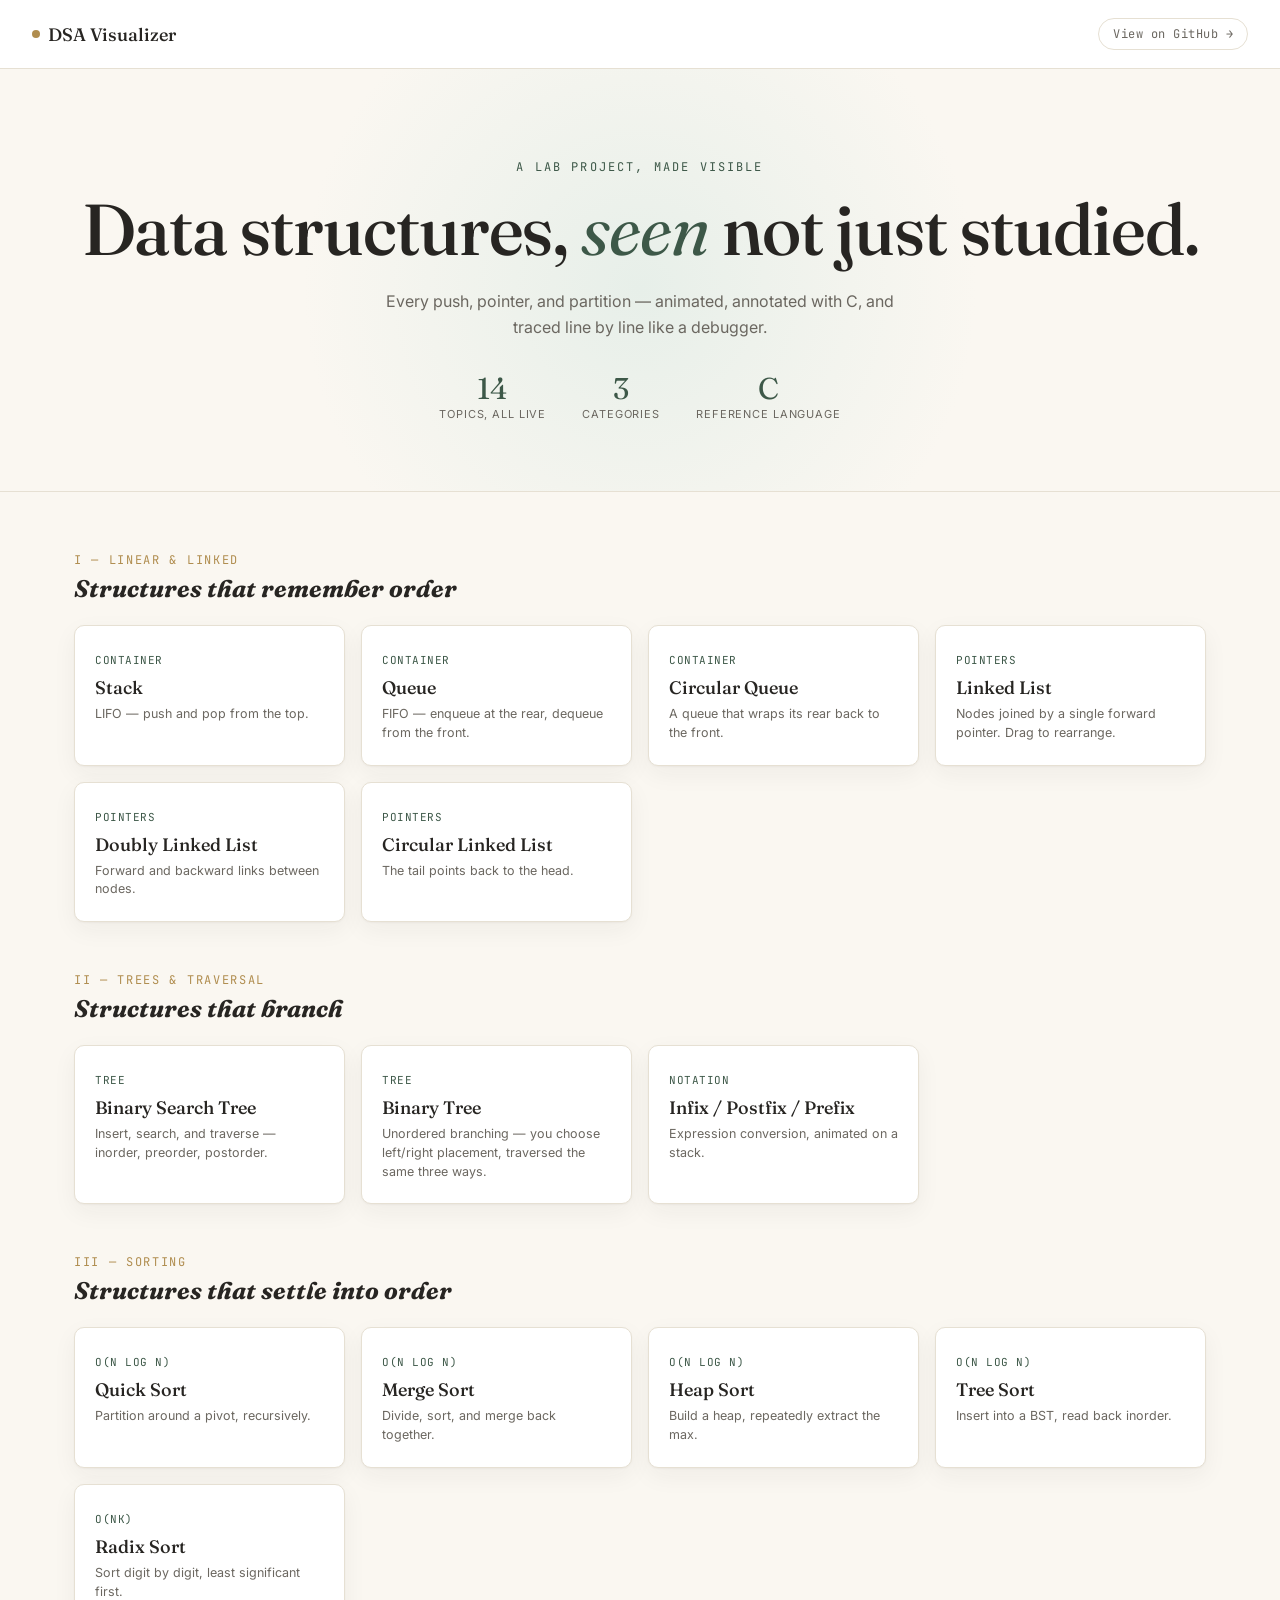
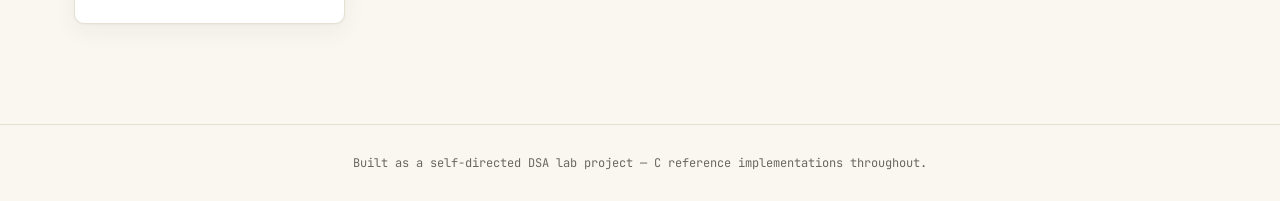
==== commit f90da26b: "Add files via upload" ====
--- a/index.html
+++ b/index.html
@@ -3,152 +3,167 @@
 <head>
 <meta charset="UTF-8">
 <meta name="viewport" content="width=device-width, initial-scale=1.0">
-<title>DSA Visualizer — Complete Suite</title>
+<title>DSA Visualizer</title>
 <link rel="preconnect" href="https://fonts.googleapis.com">
-<link href="https://fonts.googleapis.com/css2?family=Fraunces:wght@400;500&family=Inter:wght@400;500;600&family=JetBrains+Mono:wght@400;500&display=swap" rel="stylesheet">
+<link href="https://fonts.googleapis.com/css2?family=Fraunces:ital,opsz,wght@0,9..144,400..600;1,9..144,400..600&family=Inter:wght@400;500;600&family=JetBrains+Mono:wght@400;500&display=swap" rel="stylesheet">
 <link rel="stylesheet" href="assets/style.css">
 <style>
-  .hero {
-    padding: 80px 32px 60px;
-    text-align: center;
-    border-bottom: 1px solid var(--line);
-    position: relative;
-    overflow: hidden;
+  .hero{
+    padding:90px 32px 70px;
+    text-align:center;
+    border-bottom:1px solid var(--line);
+    position:relative;
+    overflow:hidden;
   }
-  .hero::before {
-    content: '';
-    position: absolute;
-    top: -120px; left: 50%;
-    width: 680px; height: 680px;
-    transform: translateX(-50%);
-    background: radial-gradient(circle, var(--sage-pale) 0%, transparent 70%);
-    z-index: 0;
+  .hero::before{
+    content:'';
+    position:absolute;
+    top:-120px;left:50%;
+    width:680px;height:680px;
+    transform:translateX(-50%);
+    background:radial-gradient(circle, var(--sage-pale) 0%, transparent 70%);
+    z-index:0;
   }
-  .hero-inner { position: relative; z-index: 1; }
-  .hero h1 { font-family: 'Fraunces', serif; font-size: clamp(36px, 6vw, 64px); margin: 10px 0 16px; letter-spacing: -0.02em; }
-  .hero p { color: var(--ink-soft); font-size: 16px; max-width: 600px; margin: 0 auto; line-height: 1.6; }
+  .hero-inner{position:relative;z-index:1;}
+  .hero .eyebrow{justify-content:center;display:flex;}
+  .hero h1{
+    font-family:'Fraunces',serif;
+    font-weight:500;
+    font-size:clamp(40px,7vw,72px);
+    margin:0 0 16px;
+    letter-spacing:-0.015em;
+  }
+  .hero h1 em{font-style:italic;color:var(--sage-deep);font-weight:400;}
+  .hero p{
+    font-size:16px;
+    color:var(--ink-soft);
+    max-width:520px;
+    margin:0 auto 30px;
+    line-height:1.6;
+  }
+  .hero-stats{
+    display:flex;
+    gap:36px;
+    justify-content:center;
+    flex-wrap:wrap;
+  }
+  .hero-stats div{text-align:center;}
+  .hero-stats .n{font-family:'Fraunces',serif;font-size:30px;color:var(--sage-deep);}
+  .hero-stats .l{font-size:11px;text-transform:uppercase;letter-spacing:0.08em;color:var(--ink-soft);}
 
-  .dashboard-main { max-width: 1100px; margin: 0 auto; padding: 60px 24px 100px; }
-  
-  .section-label { font-family: 'JetBrains Mono', monospace; font-size: 12px; letter-spacing: 0.1em; color: var(--gold); text-transform: uppercase; margin-bottom: 8px; }
-  .section-title { font-family: 'Fraunces', serif; font-size: 28px; margin: 0 0 24px; border-bottom: 1px solid var(--line); padding-bottom: 12px; }
-  
-  .grid { display: grid; grid-template-columns: repeat(auto-fill, minmax(300px, 1fr)); gap: 20px; margin-bottom: 60px; }
-  
-  .card {
-    background: var(--paper);
-    border: 1px solid var(--line);
-    border-radius: var(--radius);
-    padding: 24px;
-    text-decoration: none;
-    color: var(--ink);
-    transition: transform 0.2s ease, box-shadow 0.2s ease, border-color 0.2s ease;
-    display: flex;
-    flex-direction: column;
-    position: relative;
+  .catalog{max-width:1180px;margin:0 auto;padding:60px 24px 100px;}
+  .section-label{
+    font-family:'JetBrains Mono',monospace;
+    font-size:12px;
+    letter-spacing:0.14em;
+    text-transform:uppercase;
+    color:var(--gold);
+    margin:50px 0 6px;
   }
-  .card:hover { transform: translateY(-4px); box-shadow: var(--shadow); border-color: var(--gold); }
-  
-  .card .tag { font-family: 'JetBrains Mono', monospace; font-size: 11px; color: var(--sage); background: var(--sage-pale); padding: 4px 8px; border-radius: 4px; align-self: flex-start; margin-bottom: 12px; }
-  .card h3 { font-size: 18px; margin: 0 0 8px; font-weight: 600; }
-  .card p { color: var(--ink-soft); font-size: 14px; margin: 0; line-height: 1.5; }
+  .section-label:first-child{margin-top:0;}
+  .section-title{
+    font-family:'Fraunces',serif;
+    font-style:italic;
+    font-size:24px;
+    color:var(--ink);
+    margin:0 0 22px;
+  }
+  .grid{
+    display:grid;
+    grid-template-columns:repeat(auto-fill,minmax(220px,1fr));
+    gap:16px;
+  }
+  .card{
+    background:var(--paper);
+    border:1px solid var(--line);
+    border-radius:var(--radius);
+    padding:22px 20px;
+    text-decoration:none;
+    color:var(--ink);
+    display:block;
+    box-shadow:var(--shadow);
+    transition:transform 0.2s ease, border-color 0.2s ease;
+    position:relative;
+  }
+  .card:hover{transform:translateY(-3px);border-color:var(--gold);}
+  .card .tag{
+    font-family:'JetBrains Mono',monospace;
+    font-size:11px;
+    color:var(--sage-deep);
+    text-transform:uppercase;
+    letter-spacing:0.05em;
+  }
+  .card h3{
+    font-family:'Fraunces',serif;
+    font-weight:500;
+    font-size:18px;
+    margin:8px 0 6px;
+  }
+  .card p{font-size:12.5px;color:var(--ink-soft);margin:0;line-height:1.5;}
+  .card.disabled{opacity:0.45;pointer-events:none;}
+  .card .soon{
+    position:absolute;top:18px;right:18px;
+    font-family:'JetBrains Mono',monospace;
+    font-size:10px;
+    color:var(--rose);
+    text-transform:uppercase;
+  }
 </style>
 </head>
 <body>
 
-<header class="hero">
+<nav class="site-nav">
+  <a class="brand" href="index.html">DSA Visualizer</a>
+  <a class="back" href="https://github.com/" target="_blank">View on GitHub →</a>
+</nav>
+
+<section class="hero">
   <div class="hero-inner">
-    <div class="eyebrow" style="justify-content:center; display:flex;">Lab Workspace</div>
-    <h1>Data Structures & Algorithms</h1>
-    <p>An interactive visualizer mapped with step captions, memory trace states, C code implementations, and real-time execution speeds.</p>
+    <div class="eyebrow">A lab project, made visible</div>
+    <h1>Data structures, <em>seen</em> not just studied.</h1>
+    <p>Every push, pointer, and partition — animated, annotated with C, and traced line by line like a debugger.</p>
+    <div class="hero-stats">
+      <div><div class="n">14</div><div class="l">Topics, all live</div></div>
+      <div><div class="n">3</div><div class="l">Categories</div></div>
+      <div><div class="n">C</div><div class="l">Reference language</div></div>
+    </div>
   </div>
-</header>
+</section>
 
-<main class="dashboard-main">
-  
-  <div class="section-label">I — Linear & Linked</div>
-  <h2 class=\"section-title\">Foundational Containers</h2>
+<div class="catalog">
+
+  <div class="section-label">I — Linear &amp; Linked</div>
+  <h2 class="section-title">Structures that remember order</h2>
   <div class="grid">
-    <a class="card" href="stack.html">
-      <span class="tag">Array Based</span>
-      <h3>Stack</h3>
-      <p>LIFO structure with push and pop operations.</p>
-    </a>
-    <a class="card" href="queue.html">
-      <span class="tag">Array Based</span>
-      <h3>Queue</h3>
-      <p>FIFO structure with enqueue and dequeue.</p>
-    </a>
-    <a class="card" href="circular-queue.html">
-      <span class="tag">Array Based</span>
-      <h3>Circular Queue</h3>
-      <p>Efficient ring buffer wrapping memory limits.</p>
-    </a>
-    <a class="card" href="linked-list.html">
-      <span class="tag">Pointers</span>
-      <h3>Singly Linked List</h3>
-      <p>Nodes scattered in memory, connected forward.</p>
-    </a>
-    <a class="card" href="doubly-linked-list.html">
-      <span class="tag">Pointers</span>
-      <h3>Doubly Linked List</h3>
-      <p>Nodes storing references to next and previous.</p>
-    </a>
+    <a class="card" href="stack.html"><span class="tag">Container</span><h3>Stack</h3><p>LIFO — push and pop from the top.</p></a>
+    <a class="card" href="queue.html"><span class="tag">Container</span><h3>Queue</h3><p>FIFO — enqueue at the rear, dequeue from the front.</p></a>
+    <a class="card" href="circular-queue.html"><span class="tag">Container</span><h3>Circular Queue</h3><p>A queue that wraps its rear back to the front.</p></a>
+    <a class="card" href="linked-list.html"><span class="tag">Pointers</span><h3>Linked List</h3><p>Nodes joined by a single forward pointer. Drag to rearrange.</p></a>
+    <a class="card" href="doubly-linked-list.html"><span class="tag">Pointers</span><h3>Doubly Linked List</h3><p>Forward and backward links between nodes.</p></a>
+    <a class="card" href="circular-linked-list.html"><span class="tag">Pointers</span><h3>Circular Linked List</h3><p>The tail points back to the head.</p></a>
   </div>
 
-  <div class="section-label">II — Trees & Parsing</div>
-  <h2 class="section-title">Hierarchical & Stack Logic</h2>
+  <div class="section-label">II — Trees &amp; Traversal</div>
+  <h2 class="section-title">Structures that branch</h2>
   <div class="grid">
-    <a class="card" href="binary-tree.html">
-      <span class="tag">Hierarchy</span>
-      <h3>Binary Tree</h3>
-      <p>Unordered branching, dynamically constrained.</p>
-    </a>
-    <a class="card" href="bst.html">
-      <span class="tag">O(log n) Bounds</span>
-      <h3>Binary Search Tree</h3>
-      <p>Sorted inserts with recursive traversal modes.</p>
-    </a>
-    <a class="card" href="expression-converter.html">
-      <span class="tag">Parsing</span>
-      <h3>Expression Converter</h3>
-      <p>Infix to Postfix/Prefix conversion via Stack.</p>
-    </a>
+    <a class="card" href="bst.html"><span class="tag">Tree</span><h3>Binary Search Tree</h3><p>Insert, search, and traverse — inorder, preorder, postorder.</p></a>
+    <a class="card" href="binary-tree.html"><span class="tag">Tree</span><h3>Binary Tree</h3><p>Unordered branching — you choose left/right placement, traversed the same three ways.</p></a>
+    <a class="card" href="infix-postfix-prefix.html"><span class="tag">Notation</span><h3>Infix / Postfix / Prefix</h3><p>Expression conversion, animated on a stack.</p></a>
   </div>
 
   <div class="section-label">III — Sorting</div>
-  <h2 class="section-title">Algorithmic Order</h2>
+  <h2 class="section-title">Structures that settle into order</h2>
   <div class="grid">
-    <a class="card" href="sorting.html?algo=quick">
-      <span class="tag">Comparison</span>
-      <h3>Quick Sort</h3>
-      <p>Partition around a pivot recursively.</p>
-    </a>
-    <a class="card" href="sorting.html?algo=merge">
-      <span class="tag">Comparison</span>
-      <h3>Merge Sort</h3>
-      <p>Divide, conquer, and safely merge components.</p>
-    </a>
-    <a class="card" href="sorting.html?algo=heap">
-      <span class="tag">Comparison</span>
-      <h3>Heap Sort</h3>
-      <p>Build a max-heap, repeatedly extract the top.</p>
-    </a>
-    <a class="card" href="tree-sort.html">
-      <span class="tag">Non-Comparison Engine</span>
-      <h3>Tree Sort</h3>
-      <p>Insert into a BST, extract via Inorder traversal.</p>
-    </a>
-    <a class="card" href="radix-sort.html">
-      <span class="tag">Non-Comparison Engine</span>
-      <h3>Radix Sort</h3>
-      <p>Sort integers systematically by digit buckets.</p>
-    </a>
+    <a class="card" href="sorting.html?algo=quick"><span class="tag">O(n log n)</span><h3>Quick Sort</h3><p>Partition around a pivot, recursively.</p></a>
+    <a class="card" href="sorting.html?algo=merge"><span class="tag">O(n log n)</span><h3>Merge Sort</h3><p>Divide, sort, and merge back together.</p></a>
+    <a class="card" href="sorting.html?algo=heap"><span class="tag">O(n log n)</span><h3>Heap Sort</h3><p>Build a heap, repeatedly extract the max.</p></a>
+    <a class="card" href="tree-sort.html"><span class="tag">O(n log n)</span><h3>Tree Sort</h3><p>Insert into a BST, read back inorder.</p></a>
+    <a class="card" href="radix-sort.html"><span class="tag">O(nk)</span><h3>Radix Sort</h3><p>Sort digit by digit, least significant first.</p></a>
   </div>
 
-</main>
+</div>
 
-<footer>DSA Visualizer Project.</footer>
+<footer>Built as a self-directed DSA lab project — C reference implementations throughout.</footer>
 
 </body>
 </html>
--- a/assets/style.css
+++ b/assets/style.css
@@ -1,473 +1,250 @@
 /* ============================================================
    DSA Visualizer — shared design system
    Porcelain & ink, sage and antique gold accents.
-============================================================ */
-
-:root {
-  --porcelain: #FAF7F1;
-  --paper: #FFFFFF;
-  --ink: #272522;
-  --ink-soft: #6B6760;
-  --line: #E6E0D3;
-  --sage: #52735F;
-  --sage-deep: #3D5848;
-  --sage-pale: #E7EFE9;
-  --gold: #B08D4F;
-  --gold-soft: #E8D9B8;
-  --rose: #A85C4D;
-  --ledger: #1E1C18;
-  --ledger-text: #E9E2D2;
-  --ledger-accent: #D4B26A;
-  --radius: 10px;
-  --shadow: 0 1px 2px rgba(39,37,34,0.04), 0 8px 24px rgba(39,37,34,0.05);
-}
-
-* { box-sizing: border-box; }
-html { scroll-behavior: smooth; }
-body {
-  margin: 0;
-  background: var(--porcelain);
-  color: var(--ink);
-  font-family: 'Inter', sans-serif;
-  -webkit-font-smoothing: antialiased;
-}
-a { color: var(--sage-deep); transition: color 0.2s ease; }
-a:hover { color: var(--gold); }
+   ============================================================ */
+
+:root{
+  --porcelain:#FAF7F1;
+  --paper:#FFFFFF;
+  --ink:#272522;
+  --ink-soft:#6B6760;
+  --line:#E6E0D3;
+  --sage:#52735F;
+  --sage-deep:#3D5848;
+  --sage-pale:#E7EFE9;
+  --gold:#B08D4F;
+  --gold-soft:#E8D9B8;
+  --rose:#A85C4D;
+  --ledger:#1E1C18;
+  --ledger-text:#E9E2D2;
+  --ledger-accent:#D4B26A;
+  --radius:10px;
+  --shadow:0 1px 2px rgba(39,37,34,0.04), 0 8px 24px rgba(39,37,34,0.05);
+}
+
+*{box-sizing:border-box;}
+html{scroll-behavior:smooth;}
+body{
+  margin:0;
+  background:var(--porcelain);
+  color:var(--ink);
+  font-family:'Inter',sans-serif;
+  -webkit-font-smoothing:antialiased;
+}
+a{color:var(--sage-deep);}
 
 /* ---------- Nav ---------- */
-.site-nav {
-  display: flex;
-  align-items: center;
-  justify-content: space-between;
-  padding: 18px 32px;
-  border-bottom: 1px solid var(--line);
-  background: var(--paper);
-  position: sticky;
-  top: 0;
-  z-index: 50;
-}
-.site-nav .brand {
-  font-family: 'Fraunces', serif;
-  font-weight: 500;
-  font-size: 18px;
-  text-decoration: none;
-  color: var(--ink);
-  display: flex;
-  align-items: center;
-  gap: 8px;
-}
-.site-nav .brand::before {
-  content: '';
-  width: 8px; height: 8px;
-  border-radius: 50%;
-  background: var(--gold);
-  display: inline-block;
-}
-.site-nav .back {
-  font-family: 'JetBrains Mono', monospace;
-  font-size: 12px;
-  letter-spacing: 0.04em;
-  text-decoration: none;
-  color: var(--ink-soft);
-  border: 1px solid var(--line);
-  padding: 7px 14px;
-  border-radius: 20px;
-  transition: border-color 0.2s ease, color 0.2s ease;
-}
-.site-nav .back:hover {
-  border-color: var(--gold);
-  color: var(--sage-deep);
-}
+.site-nav{
+  display:flex;
+  align-items:center;
+  justify-content:space-between;
+  padding:18px 32px;
+  border-bottom:1px solid var(--line);
+  background:var(--paper);
+  position:sticky;
+  top:0;
+  z-index:50;
+}
+.site-nav .brand{
+  font-family:'Fraunces',serif;
+  font-weight:500;
+  font-size:18px;
+  text-decoration:none;
+  color:var(--ink);
+  display:flex;
+  align-items:center;
+  gap:8px;
+}
+.site-nav .brand::before{
+  content:'';
+  width:8px;height:8px;
+  border-radius:50%;
+  background:var(--gold);
+  display:inline-block;
+}
+.site-nav .back{
+  font-family:'JetBrains Mono',monospace;
+  font-size:12px;
+  letter-spacing:0.04em;
+  text-decoration:none;
+  color:var(--ink-soft);
+  border:1px solid var(--line);
+  padding:7px 14px;
+  border-radius:20px;
+  transition:border-color 0.2s ease, color 0.2s ease;
+}
+.site-nav .back:hover{border-color:var(--gold);color:var(--sage-deep);}
 
 /* ---------- Page header ---------- */
-.page-head {
-  padding: 52px 32px 30px;
-  text-align: center;
-  border-bottom: 1px solid var(--line);
-}
-.eyebrow {
-  font-family: 'JetBrains Mono', monospace;
-  font-size: 12px;
-  letter-spacing: 0.18em;
-  text-transform: uppercase;
-  color: var(--sage-deep);
-  margin-bottom: 10px;
-}
-.page-head h1 {
-  font-family: 'Fraunces', serif;
-  font-weight: 500;
-  font-size: clamp(32px, 5vw, 54px);
-  margin: 0 0 10px;
-  letter-spacing: -0.01em;
-}
-.page-head p {
-  color: var(--ink-soft);
-  font-size: 15px;
-  margin: 0;
-  max-width: 560px;
-  margin-inline: auto;
-  line-height: 1.5;
-}
-
-main.layout {
-  max-width: 1180px;
-  margin: 0 auto;
-  padding: 40px 24px 90px;
-  display: grid;
-  grid-template-columns: 1fr;
-  gap: 28px;
-}
-@media(min-width: 980px) {
-  main.layout { grid-template-columns: 1.1fr 1fr; }
-}
-
-.panel {
-  background: var(--paper);
-  border: 1px solid var(--line);
-  border-radius: var(--radius);
-  padding: 26px;
-  box-shadow: var(--shadow);
-}
-.panel h2 {
-  font-family: 'Fraunces', serif;
-  font-weight: 500;
-  font-size: 20px;
-  margin: 0 0 18px;
-  display: flex;
-  align-items: center;
-  gap: 10px;
-}
-.panel h2::before {
-  content: '';
-  width: 6px; height: 6px;
-  border-radius: 50%;
-  background: var(--gold);
-  display: inline-block;
+.page-head{
+  padding:52px 32px 30px;
+  text-align:center;
+  border-bottom:1px solid var(--line);
+}
+.eyebrow{
+  font-family:'JetBrains Mono',monospace;
+  font-size:12px;
+  letter-spacing:0.18em;
+  text-transform:uppercase;
+  color:var(--sage-deep);
+  margin-bottom:10px;
+}
+.page-head h1{
+  font-family:'Fraunces',serif;
+  font-weight:500;
+  font-size:clamp(32px,5vw,54px);
+  margin:0 0 10px;
+  letter-spacing:-0.01em;
+}
+.page-head p{
+  color:var(--ink-soft);
+  font-size:15px;
+  margin:0;
+  max-width:560px;
+  margin-inline:auto;
+}
+
+main.layout{
+  max-width:1180px;
+  margin:0 auto;
+  padding:40px 24px 90px;
+  display:grid;
+  grid-template-columns:1fr;
+  gap:28px;
+}
+@media(min-width:980px){
+  main.layout{grid-template-columns:1.1fr 1fr;}
+}
+
+.panel{
+  background:var(--paper);
+  border:1px solid var(--line);
+  border-radius:var(--radius);
+  padding:26px;
+  box-shadow:var(--shadow);
+}
+.panel h2{
+  font-family:'Fraunces',serif;
+  font-weight:500;
+  font-size:20px;
+  margin:0 0 18px;
+  display:flex;
+  align-items:center;
+  gap:10px;
+}
+.panel h2::before{
+  content:'';
+  width:6px;height:6px;
+  border-radius:50%;
+  background:var(--gold);
+  display:inline-block;
 }
 
 /* ---------- Buttons / inputs ---------- */
-input[type=number], input[type=text] {
-  width: 120px;
-  padding: 9px 12px;
-  border: 1px solid var(--line);
-  border-radius: 7px;
-  font-family: 'JetBrains Mono', monospace;
-  font-size: 14px;
-  background: var(--porcelain);
-  color: var(--ink);
-  transition: border-color 0.2s ease;
-}
-input[type=number]:focus, input[type=text]:focus {
-  outline: none;
-  border-color: var(--gold);
-}
-button {
-  border: none;
-  padding: 9px 18px;
-  border-radius: 7px;
-  font-family: 'Inter', sans-serif;
-  font-weight: 500;
-  font-size: 14px;
-  cursor: pointer;
-  transition: transform 0.15s ease, opacity 0.15s ease, background-color 0.2s ease;
-}
-button:active { transform: scale(0.96); }
-button:disabled { opacity: 0.4; cursor: not-allowed; transform: none; }
-
-.btn-primary { background: var(--sage); color: #fff; }
-.btn-primary:hover:not(:disabled) { background: var(--sage-deep); }
-.btn-dark { background: var(--ink); color: #fff; }
-.btn-dark:hover:not(:disabled) { background: #000; }
-.btn-ghost { background: transparent; color: var(--ink-soft); border: 1px solid var(--line); }
-.btn-ghost:hover:not(:disabled) { border-color: var(--ink-soft); color: var(--ink); }
-
-.controls {
-  display: flex;
-  gap: 10px;
-  justify-content: center;
-  margin-top: 24px;
-  flex-wrap: wrap;
-  align-items: center;
-}
+input[type=number], input[type=text]{
+  width:90px;
+  padding:9px 12px;
+  border:1px solid var(--line);
+  border-radius:7px;
+  font-family:'JetBrains Mono',monospace;
+  font-size:14px;
+  background:var(--porcelain);
+}
+button{
+  border:none;
+  padding:9px 18px;
+  border-radius:7px;
+  font-family:'Inter',sans-serif;
+  font-weight:500;
+  font-size:14px;
+  cursor:pointer;
+  transition:transform 0.15s ease, opacity 0.15s ease;
+}
+button:active{transform:scale(0.96);}
+button:disabled{opacity:0.4;cursor:not-allowed;}
+.btn-primary{background:var(--sage);color:#fff;}
+.btn-dark{background:var(--ink);color:#fff;}
+.btn-ghost{background:transparent;color:var(--ink-soft);border:1px solid var(--line);}
+.controls{display:flex;gap:10px;justify-content:center;margin-top:24px;flex-wrap:wrap;}
 
 /* ---------- Tabs ---------- */
-.tabs {
-  display: flex;
-  gap: 4px;
-  margin-bottom: 16px;
-  border-bottom: 1px solid var(--line);
-  flex-wrap: wrap;
-}
-.tab {
-  padding: 9px 14px;
-  font-size: 13px;
-  font-weight: 500;
-  color: var(--ink-soft);
-  cursor: pointer;
-  border-bottom: 2px solid transparent;
-  font-family: 'JetBrains Mono', monospace;
-  transition: color 0.2s ease, border-color 0.2s ease;
-}
-.tab:hover { color: var(--ink); }
-.tab.active {
-  color: var(--sage-deep);
-  border-bottom-color: var(--gold);
-}
-.tab-content { display: none; animation: fadeIn 0.3s ease; }
-.tab-content.active { display: block; }
-
-@keyframes fadeIn {
-  from { opacity: 0; transform: translateY(4px); }
-  to { opacity: 1; transform: translateY(0); }
-}
+.tabs{display:flex;gap:4px;margin-bottom:16px;border-bottom:1px solid var(--line);flex-wrap:wrap;}
+.tab{
+  padding:9px 14px;
+  font-size:13px;
+  font-weight:500;
+  color:var(--ink-soft);
+  cursor:pointer;
+  border-bottom:2px solid transparent;
+  font-family:'JetBrains Mono',monospace;
+}
+.tab.active{color:var(--sage-deep);border-bottom-color:var(--gold);}
+.tab-content{display:none;}
+.tab-content.active{display:block;}
 
 /* ---------- Code panel ---------- */
-pre.code {
-  background: var(--ledger);
-  color: var(--ledger-text);
-  font-family: 'JetBrains Mono', monospace;
-  font-size: 13px;
-  line-height: 1.65;
-  padding: 18px;
-  border-radius: 8px;
-  overflow-x: auto;
-  margin: 0;
-}
-.code-line {
-  display: block;
-  padding: 1px 6px;
-  border-radius: 3px;
-  transition: background-color 0.2s ease;
-}
-.code-line.active {
-  background: rgba(212,178,106,0.22);
-  box-shadow: inset 2px 0 0 var(--ledger-accent);
-}
+pre.code{
+  background:var(--ledger);
+  color:var(--ledger-text);
+  font-family:'JetBrains Mono',monospace;
+  font-size:13px;
+  line-height:1.65;
+  padding:18px;
+  border-radius:8px;
+  overflow-x:auto;
+  margin:0;
+}
+.code-line{display:block;padding:1px 6px;border-radius:3px;}
+.code-line.active{background:rgba(212,178,106,0.22);box-shadow:inset 2px 0 0 var(--ledger-accent);}
 
 /* ---------- Variables ledger ---------- */
-.ledger {
-  background: var(--ledger);
-  border-radius: 8px;
-  padding: 18px 20px;
-  font-family: 'JetBrains Mono', monospace;
-  font-size: 13px;
-  color: var(--ledger-text);
-}
-.ledger-row {
-  display: flex;
-  justify-content: space-between;
-  gap: 12px;
-  padding: 8px 0;
-  border-bottom: 1px dashed rgba(232,226,210,0.18);
-  transition: background 0.3s ease;
-}
-.ledger-row:last-child { border-bottom: none; }
-.ledger-row.flash { background: rgba(212,178,106,0.16); }
-.ledger-key { color: var(--ledger-accent); flex-shrink: 0; }
-.ledger-val { color: var(--ledger-text); text-align: right; word-break: break-word; }
-.garbage { color: #8a8474; font-style: italic; }
+.ledger{
+  background:var(--ledger);
+  border-radius:8px;
+  padding:18px 20px;
+  font-family:'JetBrains Mono',monospace;
+  font-size:13px;
+  color:var(--ledger-text);
+}
+.ledger-row{
+  display:flex;
+  justify-content:space-between;
+  gap:12px;
+  padding:8px 0;
+  border-bottom:1px dashed rgba(232,226,210,0.18);
+  transition:background 0.3s ease;
+}
+.ledger-row:last-child{border-bottom:none;}
+.ledger-row.flash{background:rgba(212,178,106,0.16);}
+.ledger-key{color:var(--ledger-accent);flex-shrink:0;}
+.ledger-val{color:var(--ledger-text);text-align:right;word-break:break-word;}
+.garbage{color:#8a8474;font-style:italic;}
 
 /* ---------- Complexity table ---------- */
-table {
-  width: 100%;
-  border-collapse: collapse;
-  font-size: 13px;
-}
-td, th {
-  padding: 10px 10px;
-  text-align: left;
-  border-bottom: 1px solid var(--line);
-}
-th {
-  font-family: 'JetBrains Mono', monospace;
-  font-size: 11px;
-  text-transform: uppercase;
-  letter-spacing: 0.05em;
-  color: var(--ink-soft);
-}
-
-/* ---------- Counters & Links ---------- */
-.counters {
-  display: flex;
-  gap: 18px;
-  margin-top: 14px;
-}
-.counter {
-  flex: 1;
-  background: var(--porcelain);
-  border: 1px solid var(--line);
-  border-radius: 8px;
-  padding: 12px;
-  text-align: center;
-}
-.counter .n {
-  font-family: 'Fraunces', serif;
-  font-size: 26px;
-  color: var(--sage-deep);
-}
-.counter .l {
-  font-size: 11px;
-  color: var(--ink-soft);
-  text-transform: uppercase;
-  letter-spacing: 0.06em;
-  margin-top: 4px;
-}
-.links a {
-  display: block;
-  text-decoration: none;
-  font-size: 13px;
-  padding: 8px 0;
-  border-bottom: 1px solid var(--line);
-}
-.links a:last-child { border-bottom: none; }
-
-footer {
-  text-align: center;
-  padding: 30px;
-  color: var(--ink-soft);
-  font-size: 12px;
-  font-family: 'JetBrains Mono', monospace;
-  border-top: 1px solid var(--line);
-}
-margin:0 auto;
-                                                                                                                                                             padding:40px 24px 90px;
-                                                                                                                                                               display:grid;
-                                                                                                                                                                 grid-template-columns:1fr;
-                                                                                                                                                                   gap:28px;
-                                                                                                                                                                   }
-                                                                                                                                                                   @media(min-width:980px){
-                                                                                                                                                                     main.layout{grid-template-columns:1.1fr 1fr;}
-                                                                                                                                                                     }
-
-                                                                                                                                                                     .panel{
-                                                                                                                                                                       background:var(--paper);
-                                                                                                                                                                         border:1px solid var(--line);
-                                                                                                                                                                           border-radius:var(--radius);
-                                                                                                                                                                             padding:26px;
-                                                                                                                                                                               box-shadow:var(--shadow);
-                                                                                                                                                                               }
-                                                                                                                                                                               .panel h2{
-                                                                                                                                                                                 font-family:'Fraunces',serif;
-                                                                                                                                                                                   font-weight:500;
-                                                                                                                                                                                     font-size:20px;
-                                                                                                                                                                                       margin:0 0 18px;
-                                                                                                                                                                                         display:flex;
-                                                                                                                                                                                           align-items:center;
-                                                                                                                                                                                             gap:10px;
-                                                                                                                                                                                             }
-                                                                                                                                                                                             .panel h2::before{
-                                                                                                                                                                                               content:'';
-                                                                                                                                                                                                 width:6px;height:6px;
-                                                                                                                                                                                                   border-radius:50%;
-                                                                                                                                                                                                     background:var(--gold);
-                                                                                                                                                                                                       display:inline-block;
-                                                                                                                                                                                                       }
-
-                                                                                                                                                                                                       /* ---------- Buttons / inputs ---------- */
-                                                                                                                                                                                                       input[type=number], input[type=text]{
-                                                                                                                                                                                                         width:90px;
-                                                                                                                                                                                                           padding:9px 12px;
-                                                                                                                                                                                                             border:1px solid var(--line);
-                                                                                                                                                                                                               border-radius:7px;
-                                                                                                                                                                                                                 font-family:'JetBrains Mono',monospace;
-                                                                                                                                                                                                                   font-size:14px;
-                                                                                                                                                                                                                     background:var(--porcelain);
-                                                                                                                                                                                                                     }
-                                                                                                                                                                                                                     button{
-                                                                                                                                                                                                                       border:none;
-                                                                                                                                                                                                                         padding:9px 18px;
-                                                                                                                                                                                                                           border-radius:7px;
-                                                                                                                                                                                                                             font-family:'Inter',sans-serif;
-                                                                                                                                                                                                                               font-weight:500;
-                                                                                                                                                                                                                                 font-size:14px;
-                                                                                                                                                                                                                                   cursor:pointer;
-                                                                                                                                                                                                                                     transition:transform 0.15s ease, opacity 0.15s ease;
-                                                                                                                                                                                                                                     }
-                                                                                                                                                                                                                                     button:active{transform:scale(0.96);}
-                                                                                                                                                                                                                                     button:disabled{opacity:0.4;cursor:not-allowed;}
-                                                                                                                                                                                                                                     .btn-primary{background:var(--sage);color:#fff;}
-                                                                                                                                                                                                                                     .btn-dark{background:var(--ink);color:#fff;}
-                                                                                                                                                                                                                                     .btn-ghost{background:transparent;color:var(--ink-soft);border:1px solid var(--line);}
-                                                                                                                                                                                                                                     .controls{display:flex;gap:10px;justify-content:center;margin-top:24px;flex-wrap:wrap;}
-
-                                                                                                                                                                                                                                     /* ---------- Tabs ---------- */
-                                                                                                                                                                                                                                     .tabs{display:flex;gap:4px;margin-bottom:16px;border-bottom:1px solid var(--line);flex-wrap:wrap;}
-                                                                                                                                                                                                                                     .tab{
-                                                                                                                                                                                                                                       padding:9px 14px;
-                                                                                                                                                                                                                                         font-size:13px;
-                                                                                                                                                                                                                                           font-weight:500;
-                                                                                                                                                                                                                                             color:var(--ink-soft);
-                                                                                                                                                                                                                                               cursor:pointer;
-                                                                                                                                                                                                                                                 border-bottom:2px solid transparent;
-                                                                                                                                                                                                                                                   font-family:'JetBrains Mono',monospace;
-                                                                                                                                                                                                                                                   }
-                                                                                                                                                                                                                                                   .tab.active{color:var(--sage-deep);border-bottom-color:var(--gold);}
-                                                                                                                                                                                                                                                   .tab-content{display:none;}
-                                                                                                                                                                                                                                                   .tab-content.active{display:block;}
-
-                                                                                                                                                                                                                                                   /* ---------- Code panel ---------- */
-                                                                                                                                                                                                                                                   pre.code{
-                                                                                                                                                                                                                                                     background:var(--ledger);
-                                                                                                                                                                                                                                                       color:var(--ledger-text);
-                                                                                                                                                                                                                                                         font-family:'JetBrains Mono',monospace;
-                                                                                                                                                                                                                                                           font-size:13px;
-                                                                                                                                                                                                                                                             line-height:1.65;
-                                                                                                                                                                                                                                                               padding:18px;
-                                                                                                                                                                                                                                                                 border-radius:8px;
-                                                                                                                                                                                                                                                                   overflow-x:auto;
-                                                                                                                                                                                                                                                                     margin:0;
-                                                                                                                                                                                                                                                                     }
-                                                                                                                                                                                                                                                                     .code-line{display:block;padding:1px 6px;border-radius:3px;}
-                                                                                                                                                                                                                                                                     .code-line.active{background:rgba(212,178,106,0.22);box-shadow:inset 2px 0 0 var(--ledger-accent);}
-
-                                                                                                                                                                                                                                                                     /* ---------- Variables ledger ---------- */
-                                                                                                                                                                                                                                                                     .ledger{
-                                                                                                                                                                                                                                                                       background:var(--ledger);
-                                                                                                                                                                                                                                                                         border-radius:8px;
-                                                                                                                                                                                                                                                                           padding:18px 20px;
-                                                                                                                                                                                                                                                                             font-family:'JetBrains Mono',monospace;
-                                                                                                                                                                                                                                                                               font-size:13px;
-                                                                                                                                                                                                                                                                                 color:var(--ledger-text);
-                                                                                                                                                                                                                                                                                 }
-                                                                                                                                                                                                                                                                                 .ledger-row{
-                                                                                                                                                                                                                                                                                   display:flex;
-                                                                                                                                                                                                                                                                                     justify-content:space-between;
-                                                                                                                                                                                                                                                                                       gap:12px;
-                                                                                                                                                                                                                                                                                         padding:8px 0;
-                                                                                                                                                                                                                                                                                           border-bottom:1px dashed rgba(232,226,210,0.18);
-                                                                                                                                                                                                                                                                                             transition:background 0.3s ease;
-                                                                                                                                                                                                                                                                                             }
-                                                                                                                                                                                                                                                                                             .ledger-row:last-child{border-bottom:none;}
-                                                                                                                                                                                                                                                                                             .ledger-row.flash{background:rgba(212,178,106,0.16);}
-                                                                                                                                                                                                                                                                                             .ledger-key{color:var(--ledger-accent);flex-shrink:0;}
-                                                                                                                                                                                                                                                                                             .ledger-val{color:var(--ledger-text);text-align:right;word-break:break-word;}
-                                                                                                                                                                                                                                                                                             .garbage{color:#8a8474;font-style:italic;}
-
-                                                                                                                                                                                                                                                                                             /* ---------- Complexity table ---------- */
-                                                                                                                                                                                                                                                                                             table{width:100%;border-collapse:collapse;font-size:13px;}
-                                                                                                                                                                                                                                                                                             td,th{padding:8px 10px;text-align:left;border-bottom:1px solid var(--line);}
-                                                                                                                                                                                                                                                                                             th{font-family:'JetBrains Mono',monospace;font-size:11px;text-transform:uppercase;letter-spacing:0.05em;color:var(--ink-soft);}
-
-                                                                                                                                                                                                                                                                                             .counters{display:flex;gap:18px;margin-top:14px;}
-                                                                                                                                                                                                                                                                                             .counter{flex:1;background:var(--porcelain);border:1px solid var(--line);border-radius:8px;padding:12px;text-align:center;}
-                                                                                                                                                                                                                                                                                             .counter .n{font-family:'Fraunces',serif;font-size:26px;color:var(--sage-deep);}
-                                                                                                                                                                                                                                                                                             .counter .l{font-size:11px;color:var(--ink-soft);text-transform:uppercase;letter-spacing:0.06em;}
-
-                                                                                                                                                                                                                                                                                             .links a{
-                                                                                                                                                                                                                                                                                               display:block;
-                                                                                                                                                                                                                                                                                                 text-decoration:none;
-                                                                                                                                                                                                                                                                                                   font-size:13px;
-                                                                                                                                                                                                                                                                                                     padding:6px 0;
-                                                                                                                                                                                                                                                                                                       border-bottom:1px solid var(--line);
-                                                                                                                                                                                                                                                                                                       }
-                                                                                                                                                                                                                                                                                                       .links a:last-child{border-bottom:none;}
-                                                                                                                                                                                                                                                                                                       .links a:hover{color:var(--gold);}
-
-                                                                                                                                                                                                                                                                                                       footer{
-                                                                                                                                                                                                                                                                                                         text-align:center;
-                                                                                                                                                                                                                                                                                                           padding:30px;
-                                                                                                                                                                                                                                                                                                             color:var(--ink-soft);
-                                                                                                                                                                                                                                                                                                               font-size:12px;
-                                                                                                                                                                                                                                                                                                                 font-family:'JetBrains Mono',monospace;
-                                                                                                                                                                                                                                                                                                                   border-top:1px solid var(--line);
-                                                                                                                                                                                                                                                                                                                   }
+table{width:100%;border-collapse:collapse;font-size:13px;}
+td,th{padding:8px 10px;text-align:left;border-bottom:1px solid var(--line);}
+th{font-family:'JetBrains Mono',monospace;font-size:11px;text-transform:uppercase;letter-spacing:0.05em;color:var(--ink-soft);}
+
+.counters{display:flex;gap:18px;margin-top:14px;}
+.counter{flex:1;background:var(--porcelain);border:1px solid var(--line);border-radius:8px;padding:12px;text-align:center;}
+.counter .n{font-family:'Fraunces',serif;font-size:26px;color:var(--sage-deep);}
+.counter .l{font-size:11px;color:var(--ink-soft);text-transform:uppercase;letter-spacing:0.06em;}
+
+.links a{
+  display:block;
+  text-decoration:none;
+  font-size:13px;
+  padding:6px 0;
+  border-bottom:1px solid var(--line);
+}
+.links a:last-child{border-bottom:none;}
+.links a:hover{color:var(--gold);}
+
+footer{
+  text-align:center;
+  padding:30px;
+  color:var(--ink-soft);
+  font-size:12px;
+  font-family:'JetBrains Mono',monospace;
+  border-top:1px solid var(--line);
+}
